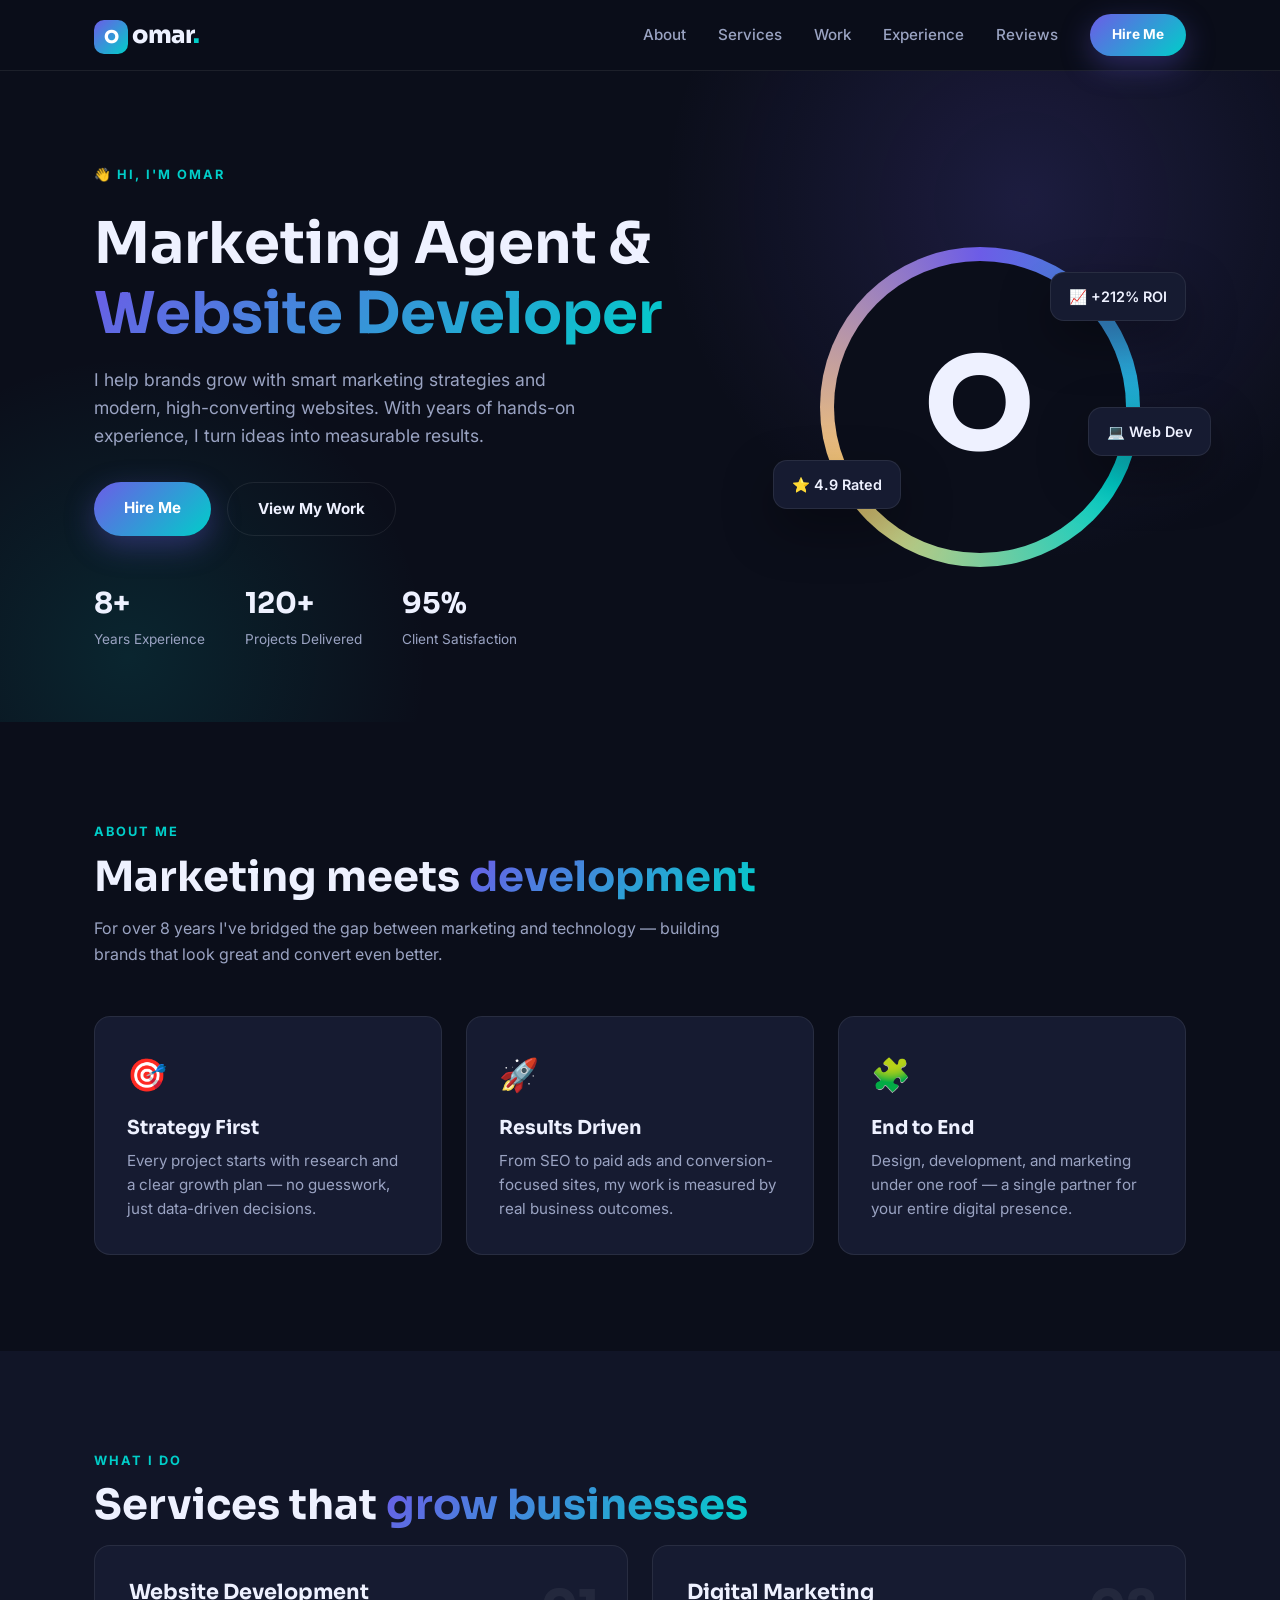
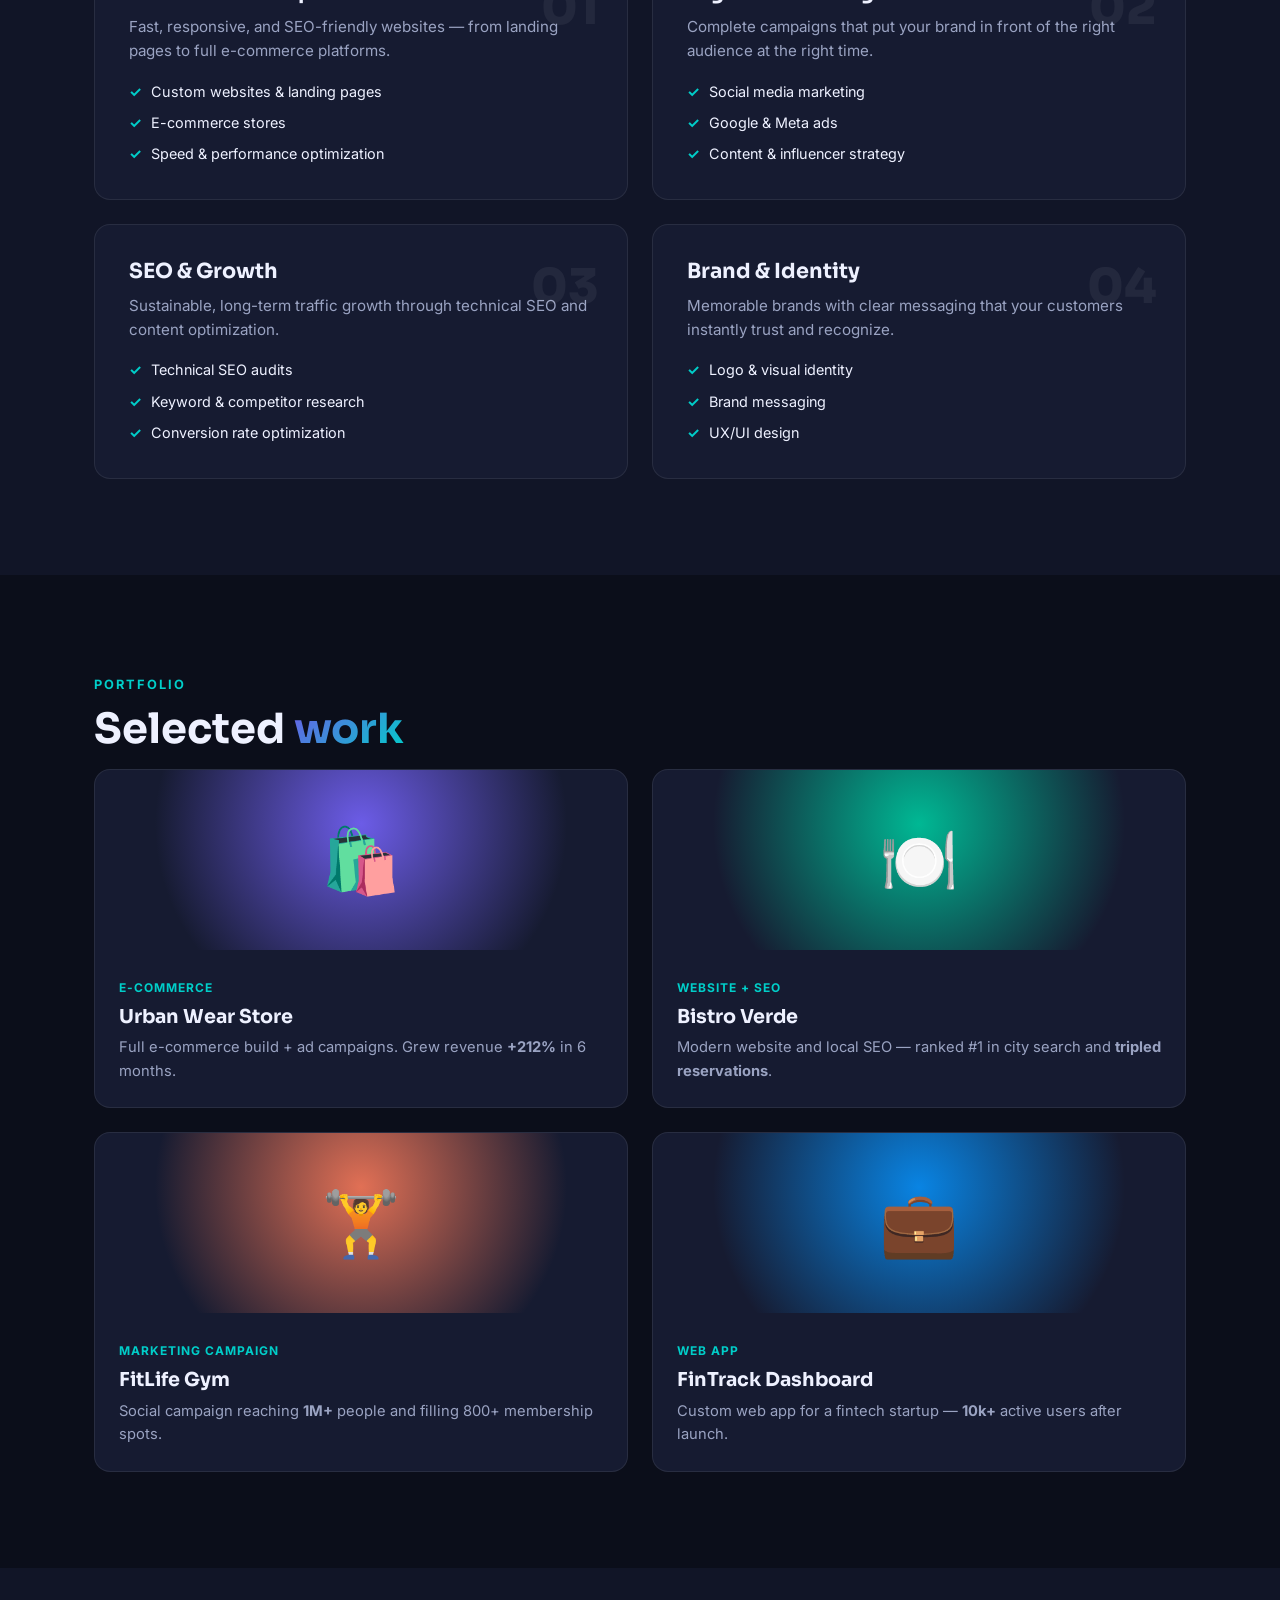
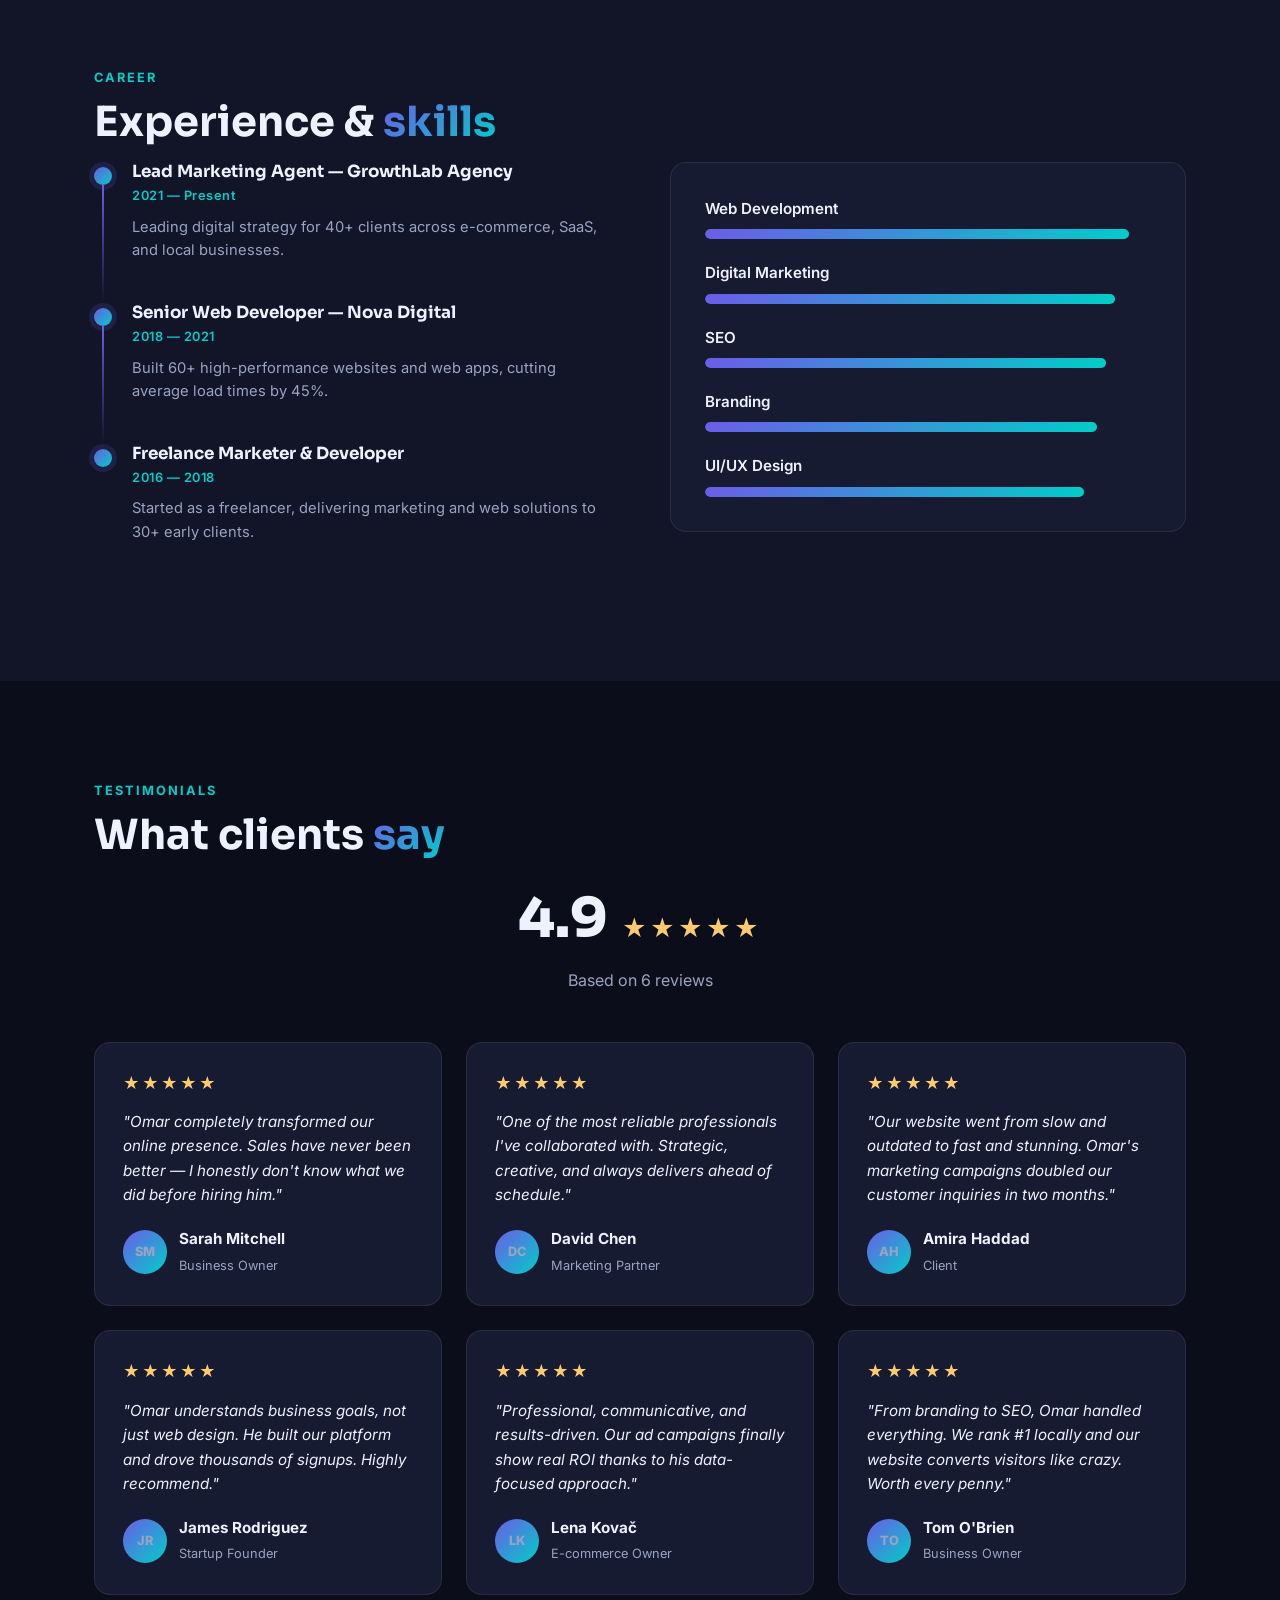
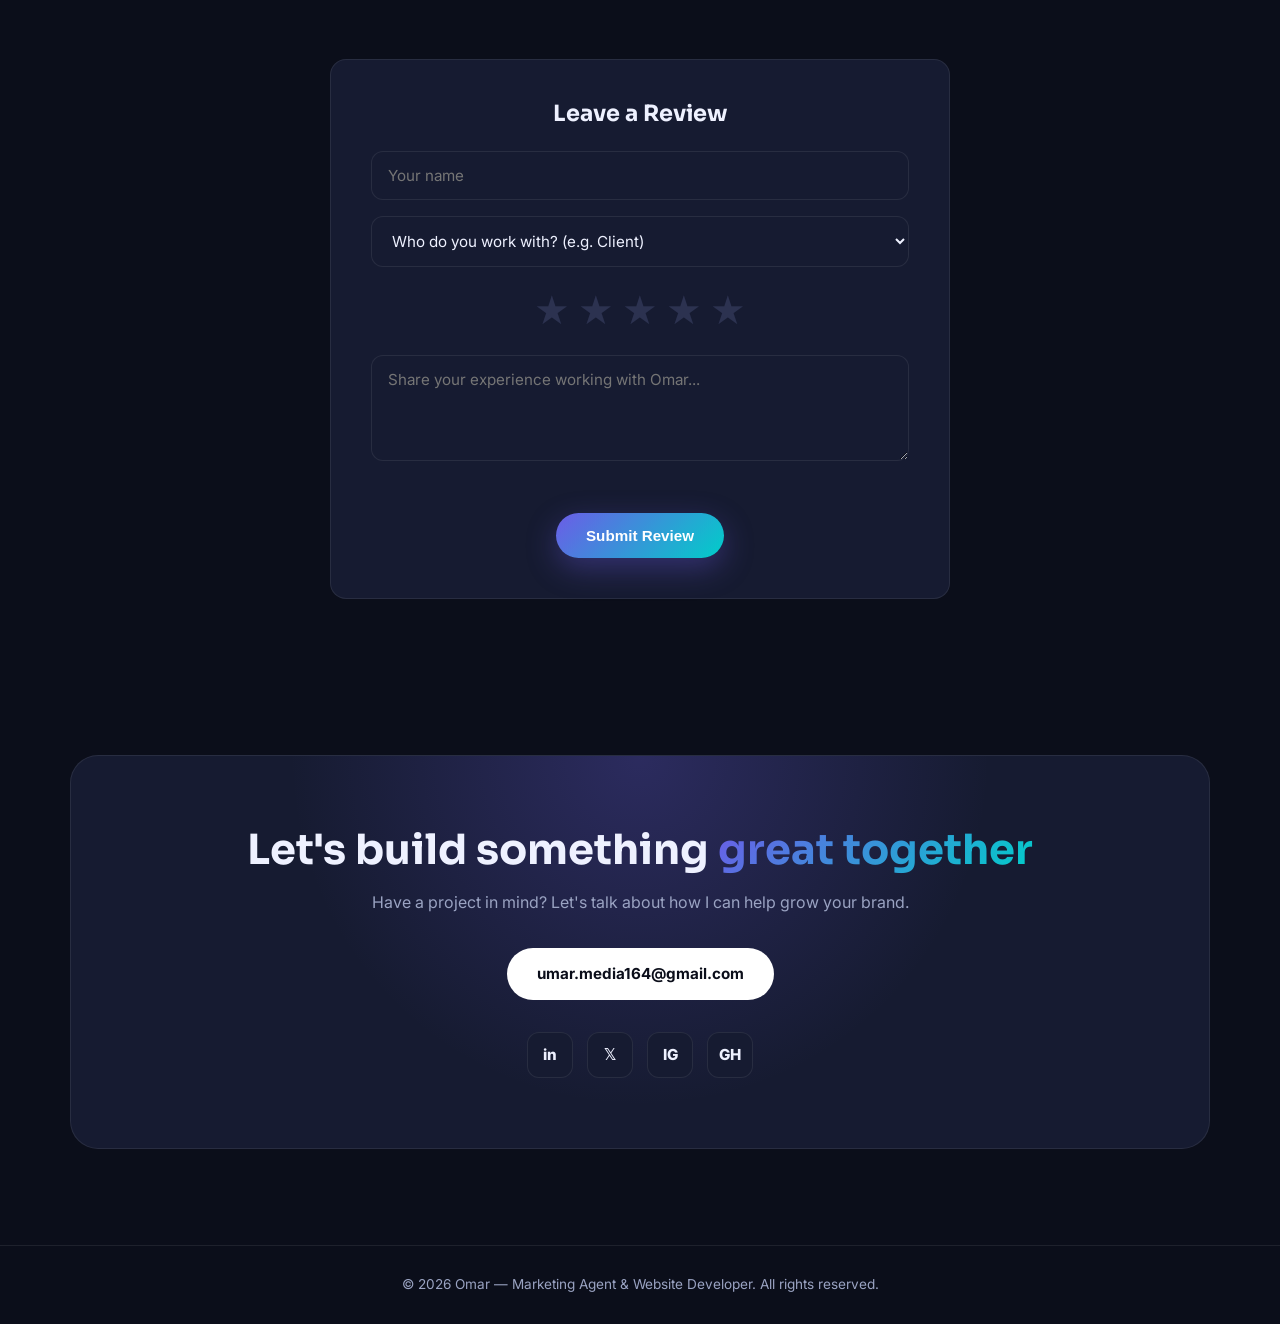
==== index.html @ 504abdeb "Add files via upload" ====
<!DOCTYPE html>
<html lang="en">
<head>
  <meta charset="UTF-8" />
  <meta name="viewport" content="width=device-width, initial-scale=1.0" />
  <meta name="description" content="Omar — Marketing Agent & Website Developer. Building high-performing brands and websites that grow your business." />
  <title>Omar | Marketing Agent & Website Developer</title>
  <link rel="preconnect" href="https://fonts.googleapis.com" />
  <link rel="preconnect" href="https://fonts.gstatic.com" crossorigin />
  <link href="https://fonts.googleapis.com/css2?family=Inter:wght@400;500;600;700;800;900&family=Sora:wght@600;700;800&display=swap" rel="stylesheet" />
  <link rel="stylesheet" href="styles.css" />
</head>
<body>
  <header class="site-header" id="top">
    <nav class="nav container">
      <a href="#top" class="brand"><span class="brand-dot">O</span>omar<span class="brand-accent">.</span></a>
      <button class="nav-toggle" id="navToggle" aria-label="Toggle navigation" aria-expanded="false">
        <span></span><span></span><span></span>
      </button>
      <ul class="nav-links" id="navLinks">
        <li><a href="#about">About</a></li>
        <li><a href="#services">Services</a></li>
        <li><a href="#work">Work</a></li>
        <li><a href="#experience">Experience</a></li>
        <li><a href="#reviews">Reviews</a></li>
        <li><a href="hire.html" class="btn btn-sm btn-primary">Hire Me</a></li>
      </ul>
    </nav>
  </header>

  <main>
    <!-- Hero -->
    <section class="hero" id="home">
      <div class="container hero-grid">
        <div class="hero-text">
          <p class="eyebrow">👋 Hi, I'm Omar</p>
          <h1>Marketing Agent & <span class="gradient">Website Developer</span></h1>
          <p class="hero-sub">
            I help brands grow with smart marketing strategies and modern, high-converting websites.
            With years of hands-on experience, I turn ideas into measurable results.
          </p>
          <div class="hero-actions">
            <a href="hire.html" class="btn btn-primary">Hire Me</a>
            <a href="#work" class="btn btn-ghost">View My Work</a>
          </div>
          <ul class="hero-stats">
            <li><strong>8+</strong><span>Years Experience</span></li>
            <li><strong>120+</strong><span>Projects Delivered</span></li>
            <li><strong>95%</strong><span>Client Satisfaction</span></li>
          </ul>
        </div>
        <div class="hero-visual">
          <div class="avatar-ring">
            <div class="avatar">O</div>
          </div>
          <div class="badge badge-1">📈 +212% ROI</div>
          <div class="badge badge-2">⭐ 4.9 Rated</div>
          <div class="badge badge-3">💻 Web Dev</div>
        </div>
      </div>
    </section>

    <!-- About -->
    <section class="section" id="about">
      <div class="container">
        <p class="eyebrow">About Me</p>
        <h2 class="section-title">Marketing meets <span class="gradient">development</span></h2>
        <p class="section-lead">
          For over 8 years I've bridged the gap between marketing and technology — building
          brands that look great and convert even better.
        </p>
        <div class="about-cards">
          <div class="card">
            <span class="card-icon">🎯</span>
            <h3>Strategy First</h3>
            <p>Every project starts with research and a clear growth plan — no guesswork, just data-driven decisions.</p>
          </div>
          <div class="card">
            <span class="card-icon">🚀</span>
            <h3>Results Driven</h3>
            <p>From SEO to paid ads and conversion-focused sites, my work is measured by real business outcomes.</p>
          </div>
          <div class="card">
            <span class="card-icon">🧩</span>
            <h3>End to End</h3>
            <p>Design, development, and marketing under one roof — a single partner for your entire digital presence.</p>
          </div>
        </div>
      </div>
    </section>

    <!-- Services -->
    <section class="section section-alt" id="services">
      <div class="container">
        <p class="eyebrow">What I Do</p>
        <h2 class="section-title">Services that <span class="gradient">grow businesses</span></h2>
        <div class="services-grid">
          <div class="service-card">
            <span class="service-num">01</span>
            <h3>Website Development</h3>
            <p>Fast, responsive, and SEO-friendly websites — from landing pages to full e-commerce platforms.</p>
            <ul>
              <li>Custom websites & landing pages</li>
              <li>E-commerce stores</li>
              <li>Speed & performance optimization</li>
            </ul>
          </div>
          <div class="service-card">
            <span class="service-num">02</span>
            <h3>Digital Marketing</h3>
            <p>Complete campaigns that put your brand in front of the right audience at the right time.</p>
            <ul>
              <li>Social media marketing</li>
              <li>Google & Meta ads</li>
              <li>Content & influencer strategy</li>
            </ul>
          </div>
          <div class="service-card">
            <span class="service-num">03</span>
            <h3>SEO & Growth</h3>
            <p>Sustainable, long-term traffic growth through technical SEO and content optimization.</p>
            <ul>
              <li>Technical SEO audits</li>
              <li>Keyword & competitor research</li>
              <li>Conversion rate optimization</li>
            </ul>
          </div>
          <div class="service-card">
            <span class="service-num">04</span>
            <h3>Brand & Identity</h3>
            <p>Memorable brands with clear messaging that your customers instantly trust and recognize.</p>
            <ul>
              <li>Logo & visual identity</li>
              <li>Brand messaging</li>
              <li>UX/UI design</li>
            </ul>
          </div>
        </div>
      </div>
    </section>

    <!-- Work -->
    <section class="section" id="work">
      <div class="container">
        <p class="eyebrow">Portfolio</p>
        <h2 class="section-title">Selected <span class="gradient">work</span></h2>
        <div class="work-grid">
          <article class="work-card">
            <div class="work-thumb" style="--accent:#6c5ce7">🛍️</div>
            <div class="work-info">
              <span class="work-tag">E-commerce</span>
              <h3>Urban Wear Store</h3>
              <p>Full e-commerce build + ad campaigns. Grew revenue <strong>+212%</strong> in 6 months.</p>
            </div>
          </article>
          <article class="work-card">
            <div class="work-thumb" style="--accent:#00b894">🍽️</div>
            <div class="work-info">
              <span class="work-tag">Website + SEO</span>
              <h3>Bistro Verde</h3>
              <p>Modern website and local SEO — ranked #1 in city search and <strong>tripled reservations</strong>.</p>
            </div>
          </article>
          <article class="work-card">
            <div class="work-thumb" style="--accent:#e17055">🏋️</div>
            <div class="work-info">
              <span class="work-tag">Marketing Campaign</span>
              <h3>FitLife Gym</h3>
              <p>Social campaign reaching <strong>1M+</strong> people and filling 800+ membership spots.</p>
            </div>
          </article>
          <article class="work-card">
            <div class="work-thumb" style="--accent:#0984e3">💼</div>
            <div class="work-info">
              <span class="work-tag">Web App</span>
              <h3>FinTrack Dashboard</h3>
              <p>Custom web app for a fintech startup — <strong>10k+</strong> active users after launch.</p>
            </div>
          </article>
        </div>
      </div>
    </section>

    <!-- Experience -->
    <section class="section section-alt" id="experience">
      <div class="container">
        <p class="eyebrow">Career</p>
        <h2 class="section-title">Experience & <span class="gradient">skills</span></h2>
        <div class="exp-grid">
          <div class="exp-list">
            <div class="exp-item">
              <div class="exp-dot"></div>
              <div>
                <h3>Lead Marketing Agent — GrowthLab Agency</h3>
                <span class="exp-period">2021 — Present</span>
                <p>Leading digital strategy for 40+ clients across e-commerce, SaaS, and local businesses.</p>
              </div>
            </div>
            <div class="exp-item">
              <div class="exp-dot"></div>
              <div>
                <h3>Senior Web Developer — Nova Digital</h3>
                <span class="exp-period">2018 — 2021</span>
                <p>Built 60+ high-performance websites and web apps, cutting average load times by 45%.</p>
              </div>
            </div>
            <div class="exp-item">
              <div class="exp-dot"></div>
              <div>
                <h3>Freelance Marketer & Developer</h3>
                <span class="exp-period">2016 — 2018</span>
                <p>Started as a freelancer, delivering marketing and web solutions to 30+ early clients.</p>
              </div>
            </div>
          </div>
          <div class="skills">
            <div class="skill"><span>Web Development</span><div class="bar"><i style="width:95%"></i></div></div>
            <div class="skill"><span>Digital Marketing</span><div class="bar"><i style="width:92%"></i></div></div>
            <div class="skill"><span>SEO</span><div class="bar"><i style="width:90%"></i></div></div>
            <div class="skill"><span>Branding</span><div class="bar"><i style="width:88%"></i></div></div>
            <div class="skill"><span>UI/UX Design</span><div class="bar"><i style="width:85%"></i></div></div>
          </div>
        </div>
      </div>
    </section>

    <!-- Reviews -->
    <section class="section" id="reviews">
      <div class="container">
        <p class="eyebrow">Testimonials</p>
        <h2 class="section-title">What clients <span class="gradient">say</span></h2>
        <div class="rating-summary">
          <div class="rating-big"><span class="rating-score" id="avgScore">4.9</span><span class="rating-stars" id="avgStars">★★★★★</span></div>
          <p id="ratingCount">Based on 0 reviews</p>
        </div>

        <div class="reviews-grid" id="reviewsGrid"></div>

        <div class="review-form-wrap">
          <h3>Leave a Review</h3>
          <form id="reviewForm" class="review-form" novalidate>
            <input type="text" id="rName" placeholder="Your name" required maxlength="60" />
            <select id="rRole" required>
              <option value="" disabled selected>Who do you work with? (e.g. Client)</option>
              <option>Client</option>
              <option>Business Owner</option>
              <option>Marketing Partner</option>
              <option>Collaborator</option>
              <option>Other</option>
            </select>
            <div class="star-input" id="starInput">
              <span class="star" data-value="1">★</span>
              <span class="star" data-value="2">★</span>
              <span class="star" data-value="3">★</span>
              <span class="star" data-value="4">★</span>
              <span class="star" data-value="5">★</span>
              <input type="hidden" id="rRating" value="0" required />
            </div>
            <textarea id="rMessage" placeholder="Share your experience working with Omar..." required maxlength="500" rows="4"></textarea>
            <p class="form-error" id="formError"></p>
            <button type="submit" class="btn btn-primary">Submit Review</button>
          </form>
        </div>
      </div>
    </section>

    <!-- Contact -->
    <section class="section section-cta" id="contact">
      <div class="container contact-box">
        <h2>Let's build something <span class="gradient">great together</span></h2>
        <p>Have a project in mind? Let's talk about how I can help grow your brand.</p>
        <a href="mailto:umar.media164@gmail.com" class="btn btn-light">umar.media164@gmail.com</a>
        <div class="contact-social">
          <a href="#" aria-label="LinkedIn">in</a>
          <a href="#" aria-label="Twitter / X">𝕏</a>
          <a href="#" aria-label="Instagram">IG</a>
          <a href="#" aria-label="GitHub">GH</a>
        </div>
      </div>
    </section>
  </main>

  <footer class="site-footer">
    <div class="container">
      <p>© <span id="year"></span> Omar — Marketing Agent & Website Developer. All rights reserved.</p>
    </div>
  </footer>

  <script src="script.js"></script>
</body>
</html>
---- styles.css ----
:root {
  --bg: #0b0e1a;
  --bg-alt: #111527;
  --bg-soft: #161b31;
  --card: #161b31;
  --text: #eef1ff;
  --muted: #9aa3c2;
  --primary: #6c5ce7;
  --primary-2: #00cec9;
  --accent: #fdcb6e;
  --border: rgba(255, 255, 255, 0.08);
  --radius: 16px;
  --shadow: 0 20px 50px rgba(0, 0, 0, 0.35);
  --gradient: linear-gradient(135deg, #6c5ce7, #00cec9);
}

* { margin: 0; padding: 0; box-sizing: border-box; }

html { scroll-behavior: smooth; }

body {
  font-family: 'Inter', system-ui, sans-serif;
  background: var(--bg);
  color: var(--text);
  line-height: 1.6;
  overflow-x: hidden;
}

h1, h2, h3 { font-family: 'Sora', 'Inter', sans-serif; line-height: 1.2; }

a { color: inherit; text-decoration: none; }
ul { list-style: none; }
img { max-width: 100%; }

.container { max-width: 1140px; margin: 0 auto; padding: 0 24px; }

.gradient { background: var(--gradient); -webkit-background-clip: text; background-clip: text; -webkit-text-fill-color: transparent; color: transparent; }

.eyebrow { display: inline-block; color: var(--primary-2); font-weight: 700; letter-spacing: 2px; text-transform: uppercase; font-size: 0.8rem; margin-bottom: 10px; }

.section { padding: 96px 0; }
.section-alt { background: var(--bg-alt); }
.section-title { font-size: clamp(1.8rem, 4vw, 2.6rem); margin-bottom: 14px; }
.section-lead { color: var(--muted); max-width: 640px; margin-bottom: 48px; }

/* Header */
.site-header {
  position: sticky; top: 0; z-index: 50;
  background: rgba(11, 14, 26, 0.8);
  backdrop-filter: blur(12px);
  border-bottom: 1px solid var(--border);
}
.nav { display: flex; align-items: center; justify-content: space-between; height: 70px; }
.brand { font-family: 'Sora', sans-serif; font-weight: 800; font-size: 1.5rem; letter-spacing: -0.5px; }
.brand-dot { display: inline-flex; align-items: center; justify-content: center; width: 34px; height: 34px; border-radius: 10px; background: var(--gradient); color: #fff; margin-right: 4px; font-size: 1.1rem; }
.brand-accent { color: var(--primary-2); }
.nav-links { display: flex; align-items: center; gap: 32px; }
.nav-links a:not(.btn) { color: var(--muted); font-weight: 500; font-size: 0.95rem; transition: color 0.2s; }
.nav-links a:not(.btn):hover { color: var(--text); }
.nav-toggle { display: none; background: none; border: 0; cursor: pointer; padding: 8px; }
.nav-toggle span { display: block; width: 24px; height: 2px; background: var(--text); margin: 5px 0; border-radius: 2px; transition: 0.3s; }

/* Buttons */
.btn { display: inline-block; padding: 14px 30px; border-radius: 50px; font-weight: 700; font-size: 0.95rem; cursor: pointer; border: 0; transition: transform 0.2s, box-shadow 0.2s, background 0.2s; }
.btn-primary { background: var(--gradient); color: #fff; box-shadow: 0 10px 30px rgba(108, 92, 231, 0.35); }
.btn-primary:hover { transform: translateY(-2px); box-shadow: 0 14px 34px rgba(108, 92, 231, 0.5); }
.btn-ghost { background: transparent; border: 1px solid var(--border); color: var(--text); }
.btn-ghost:hover { border-color: var(--primary); color: var(--primary-2); }
.btn-light { background: #fff; color: #0b0e1a; }
.btn-light:hover { transform: translateY(-2px); box-shadow: 0 12px 30px rgba(255, 255, 255, 0.2); }
.btn-sm { padding: 10px 22px; font-size: 0.85rem; }

/* Hero */
.hero { padding: 90px 0 70px; position: relative; overflow: hidden; }
.hero::before { content: ""; position: absolute; inset: 0; background: radial-gradient(600px circle at 80% 20%, rgba(108, 92, 231, 0.18), transparent 60%), radial-gradient(500px circle at 10% 90%, rgba(0, 206, 201, 0.12), transparent 60%); pointer-events: none; }
.hero-grid { display: grid; grid-template-columns: 1.2fr 0.8fr; gap: 60px; align-items: center; position: relative; }
.hero-text h1 { font-size: clamp(2.2rem, 5vw, 3.6rem); margin: 14px 0 18px; }
.hero-sub { color: var(--muted); font-size: 1.1rem; max-width: 520px; margin-bottom: 32px; }
.hero-actions { display: flex; gap: 16px; margin-bottom: 44px; flex-wrap: wrap; }
.hero-stats { display: flex; gap: 40px; }
.hero-stats strong { display: block; font-size: 1.8rem; font-family: 'Sora', sans-serif; }
.hero-stats span { color: var(--muted); font-size: 0.85rem; }

.hero-visual { position: relative; display: flex; align-items: center; justify-content: center; }
.avatar-ring { width: 320px; height: 320px; border-radius: 50%; padding: 14px; background: conic-gradient(from 0deg, #6c5ce7, #00cec9, #fdcb6e, #6c5ce7); animation: spin 12s linear infinite; }
.avatar { width: 100%; height: 100%; border-radius: 50%; background: var(--bg); display: flex; align-items: center; justify-content: center; font-size: 8rem; font-weight: 800; font-family: 'Sora', sans-serif; animation: spin 12s linear infinite reverse; }
@keyframes spin { to { transform: rotate(360deg); } }
.badge { position: absolute; background: var(--card); border: 1px solid var(--border); padding: 12px 18px; border-radius: 14px; font-weight: 600; font-size: 0.9rem; box-shadow: var(--shadow); animation: float 4s ease-in-out infinite; }
.badge-1 { top: 8%; right: 0; }
.badge-2 { bottom: 18%; left: 0; animation-delay: 1.2s; }
.badge-3 { top: 50%; right: -6%; animation-delay: 2s; }
@keyframes float { 0%, 100% { transform: translateY(0); } 50% { transform: translateY(-12px); } }

/* Cards */
.about-cards { display: grid; grid-template-columns: repeat(3, 1fr); gap: 24px; }
.card { background: var(--card); border: 1px solid var(--border); border-radius: var(--radius); padding: 32px; transition: transform 0.25s, border-color 0.25s; }
.card:hover { transform: translateY(-6px); border-color: var(--primary); }
.card-icon { font-size: 2rem; }
.card h3 { margin: 16px 0 10px; font-size: 1.2rem; }
.card p { color: var(--muted); font-size: 0.95rem; }

/* Services */
.services-grid { display: grid; grid-template-columns: repeat(2, 1fr); gap: 24px; }
.service-card { background: var(--card); border: 1px solid var(--border); border-radius: var(--radius); padding: 34px; position: relative; overflow: hidden; transition: transform 0.25s, border-color 0.25s; }
.service-card:hover { transform: translateY(-6px); border-color: var(--primary-2); }
.service-num { position: absolute; top: 24px; right: 28px; font-family: 'Sora', sans-serif; font-weight: 800; font-size: 3rem; color: rgba(255, 255, 255, 0.06); }
.service-card h3 { font-size: 1.3rem; margin-bottom: 10px; }
.service-card p { color: var(--muted); font-size: 0.95rem; margin-bottom: 16px; }
.service-card ul { display: grid; gap: 8px; }
.service-card li { color: var(--text); font-size: 0.9rem; padding-left: 22px; position: relative; }
.service-card li::before { content: "✓"; position: absolute; left: 0; color: var(--primary-2); font-weight: 700; }

/* Work */
.work-grid { display: grid; grid-template-columns: repeat(2, 1fr); gap: 24px; }
.work-card { background: var(--card); border: 1px solid var(--border); border-radius: var(--radius); overflow: hidden; transition: transform 0.25s, border-color 0.25s; }
.work-card:hover { transform: translateY(-6px); border-color: var(--primary); }
.work-thumb { height: 180px; display: flex; align-items: center; justify-content: center; font-size: 4rem; background: radial-gradient(circle at 50% 30%, var(--accent), transparent 70%); }
.work-info { padding: 24px; }
.work-tag { display: inline-block; font-size: 0.75rem; font-weight: 700; color: var(--primary-2); text-transform: uppercase; letter-spacing: 1px; margin-bottom: 8px; }
.work-info h3 { font-size: 1.2rem; margin-bottom: 8px; }
.work-info p { color: var(--muted); font-size: 0.92rem; }

/* Experience */
.exp-grid { display: grid; grid-template-columns: 1fr 1fr; gap: 60px; align-items: start; }
.exp-list { display: grid; gap: 0; position: relative; }
.exp-item { display: flex; gap: 20px; padding-bottom: 40px; position: relative; }
.exp-item:not(:last-child)::before { content: ""; position: absolute; left: 8px; top: 22px; bottom: 0; width: 2px; background: linear-gradient(var(--primary), transparent); }
.exp-dot { width: 18px; height: 18px; border-radius: 50%; background: var(--gradient); box-shadow: 0 0 0 5px rgba(108, 92, 231, 0.15); margin-top: 5px; flex-shrink: 0; }
.exp-item h3 { font-size: 1.05rem; }
.exp-period { color: var(--primary-2); font-size: 0.8rem; font-weight: 600; letter-spacing: 0.5px; }
.exp-item p { color: var(--muted); font-size: 0.92rem; margin-top: 8px; }

.skills { display: grid; gap: 22px; background: var(--card); border: 1px solid var(--border); border-radius: var(--radius); padding: 34px; }
.skill span { display: block; margin-bottom: 8px; font-weight: 600; font-size: 0.95rem; }
.bar { height: 10px; background: var(--bg-soft); border-radius: 20px; overflow: hidden; }
.bar i { display: block; height: 100%; border-radius: 20px; background: var(--gradient); animation: grow 1.4s ease-out; }
@keyframes grow { from { width: 0 !important; } }

/* Reviews */
.rating-summary { text-align: center; margin-bottom: 48px; }
.rating-big { display: flex; align-items: baseline; justify-content: center; gap: 14px; }
.rating-score { font-family: 'Sora', sans-serif; font-size: 3.4rem; font-weight: 800; }
.rating-stars { color: var(--accent); font-size: 1.5rem; letter-spacing: 3px; }
.rating-summary p { color: var(--muted); margin-top: 6px; }

.reviews-grid { display: grid; grid-template-columns: repeat(3, 1fr); gap: 24px; margin-bottom: 64px; }
.review-card { background: var(--card); border: 1px solid var(--border); border-radius: var(--radius); padding: 28px; transition: transform 0.25s, border-color 0.25s; }
.review-card:hover { transform: translateY(-4px); border-color: var(--primary); }
.review-stars { color: var(--accent); letter-spacing: 2px; margin-bottom: 14px; }
.review-text { color: var(--text); font-size: 0.95rem; margin-bottom: 20px; font-style: italic; }
.review-author { display: flex; align-items: center; gap: 12px; }
.review-avatar { width: 44px; height: 44px; border-radius: 50%; background: var(--gradient); display: flex; align-items: center; justify-content: center; font-weight: 800; color: #fff; flex-shrink: 0; }
.review-author strong { display: block; font-size: 0.95rem; }
.review-author span { color: var(--muted); font-size: 0.8rem; }

.review-form-wrap { max-width: 620px; margin: 0 auto; background: var(--card); border: 1px solid var(--border); border-radius: var(--radius); padding: 40px; }
.review-form-wrap h3 { font-size: 1.4rem; margin-bottom: 24px; text-align: center; }
.review-form { display: grid; gap: 16px; }
.review-form input, .review-form select, .review-form textarea {
  width: 100%; background: var(--bg-soft); border: 1px solid var(--border); border-radius: 12px;
  color: var(--text); padding: 14px 16px; font-family: inherit; font-size: 0.95rem; transition: border-color 0.2s;
}
.review-form input:focus, .review-form select:focus, .review-form textarea:focus { outline: none; border-color: var(--primary); }
.review-form select option { background: var(--bg-soft); }
.star-input { display: flex; gap: 8px; justify-content: center; font-size: 2.2rem; cursor: pointer; user-select: none; }
.star-input .star { color: #2c3250; transition: color 0.15s, transform 0.15s; }
.star-input .star:hover, .star-input .star.active { color: var(--accent); transform: scale(1.1); }
.form-error { color: #ff6b6b; font-size: 0.85rem; min-height: 20px; text-align: center; }
.review-form .btn { justify-self: center; }

/* Contact */
.section-cta { padding: 60px 0 96px; }
.contact-box { text-align: center; background: var(--card); border: 1px solid var(--border); border-radius: 28px; padding: 70px 40px; position: relative; overflow: hidden; }
.contact-box::before { content: ""; position: absolute; inset: 0; background: radial-gradient(500px circle at 50% 0%, rgba(108, 92, 231, 0.25), transparent 70%); pointer-events: none; }
.contact-box h2 { font-size: clamp(1.8rem, 4vw, 2.6rem); margin-bottom: 14px; position: relative; }
.contact-box p { color: var(--muted); margin-bottom: 32px; position: relative; }
.contact-box .btn { position: relative; }
.contact-social { display: flex; justify-content: center; gap: 14px; margin-top: 32px; position: relative; }
.contact-social a { width: 46px; height: 46px; border-radius: 12px; background: var(--bg-soft); border: 1px solid var(--border); display: flex; align-items: center; justify-content: center; font-weight: 800; font-size: 0.95rem; transition: 0.2s; }
.contact-social a:hover { background: var(--primary); border-color: var(--primary); transform: translateY(-3px); }

/* Hire Page */
.hire-page { padding: 90px 0 96px; position: relative; overflow: hidden; }
.hire-page::before { content: ""; position: absolute; inset: 0; background: radial-gradient(600px circle at 80% 0%, rgba(108, 92, 231, 0.16), transparent 60%), radial-gradient(500px circle at 10% 100%, rgba(0, 206, 201, 0.1), transparent 60%); pointer-events: none; }
.hire-wrap { max-width: 720px; position: relative; }
.hire-wrap > h1 { font-size: clamp(2rem, 5vw, 3rem); margin-bottom: 14px; }
.hire-wrap > .section-lead { margin-bottom: 40px; }
.hire-form { background: var(--card); border: 1px solid var(--border); border-radius: var(--radius); padding: 40px; }
.form-row { display: grid; grid-template-columns: 1fr 1fr; gap: 16px; }
.form-field { display: grid; gap: 8px; }
.form-field label { font-size: 0.85rem; font-weight: 600; color: var(--text); }
.form-note { text-align: center; color: var(--muted); font-size: 0.8rem; }
.form-note strong, .hire-success strong, .hire-wrap strong { color: var(--primary-2); }
.hire-success { text-align: center; background: var(--card); border: 1px solid var(--border); border-radius: var(--radius); padding: 60px 40px; }
.hire-success-icon { display: inline-flex; align-items: center; justify-content: center; width: 72px; height: 72px; border-radius: 50%; background: var(--gradient); color: #fff; font-size: 2rem; font-weight: 800; margin-bottom: 20px; }
.hire-success h2 { font-size: 1.8rem; margin-bottom: 12px; }
.hire-success p { color: var(--muted); margin-bottom: 28px; }
.hire-success[hidden] { display: none; }

/* Footer */
.site-footer { border-top: 1px solid var(--border); padding: 28px 0; text-align: center; color: var(--muted); font-size: 0.85rem; }

/* Responsive */
@media (max-width: 960px) {
  .hero-grid { grid-template-columns: 1fr; gap: 40px; text-align: center; }
  .hero-sub { margin: 0 auto 32px; }
  .hero-actions, .hero-stats { justify-content: center; }
  .hero-visual { order: -1; }
  .avatar-ring { width: 220px; height: 220px; }
  .avatar { font-size: 5.5rem; }
  .about-cards, .services-grid, .work-grid, .reviews-grid { grid-template-columns: 1fr; }
  .exp-grid { grid-template-columns: 1fr; gap: 40px; }
}

@media (max-width: 720px) {
  .form-row { grid-template-columns: 1fr; }
  .nav-toggle { display: block; }
  .nav-links { position: fixed; top: 70px; right: 0; width: min(320px, 80vw); height: 100vh; background: var(--bg-alt); flex-direction: column; align-items: flex-start; padding: 40px 32px; gap: 24px; transform: translateX(100%); transition: transform 0.3s; border-left: 1px solid var(--border); }
  .nav-links.open { transform: translateX(0); }
  .section { padding: 72px 0; }
  .hero-stats { gap: 24px; flex-wrap: wrap; }
  .badge-1 { top: 0; right: 0; }
  .badge-2 { left: 0; }
  .badge-3 { right: 0; top: 46%; }
}
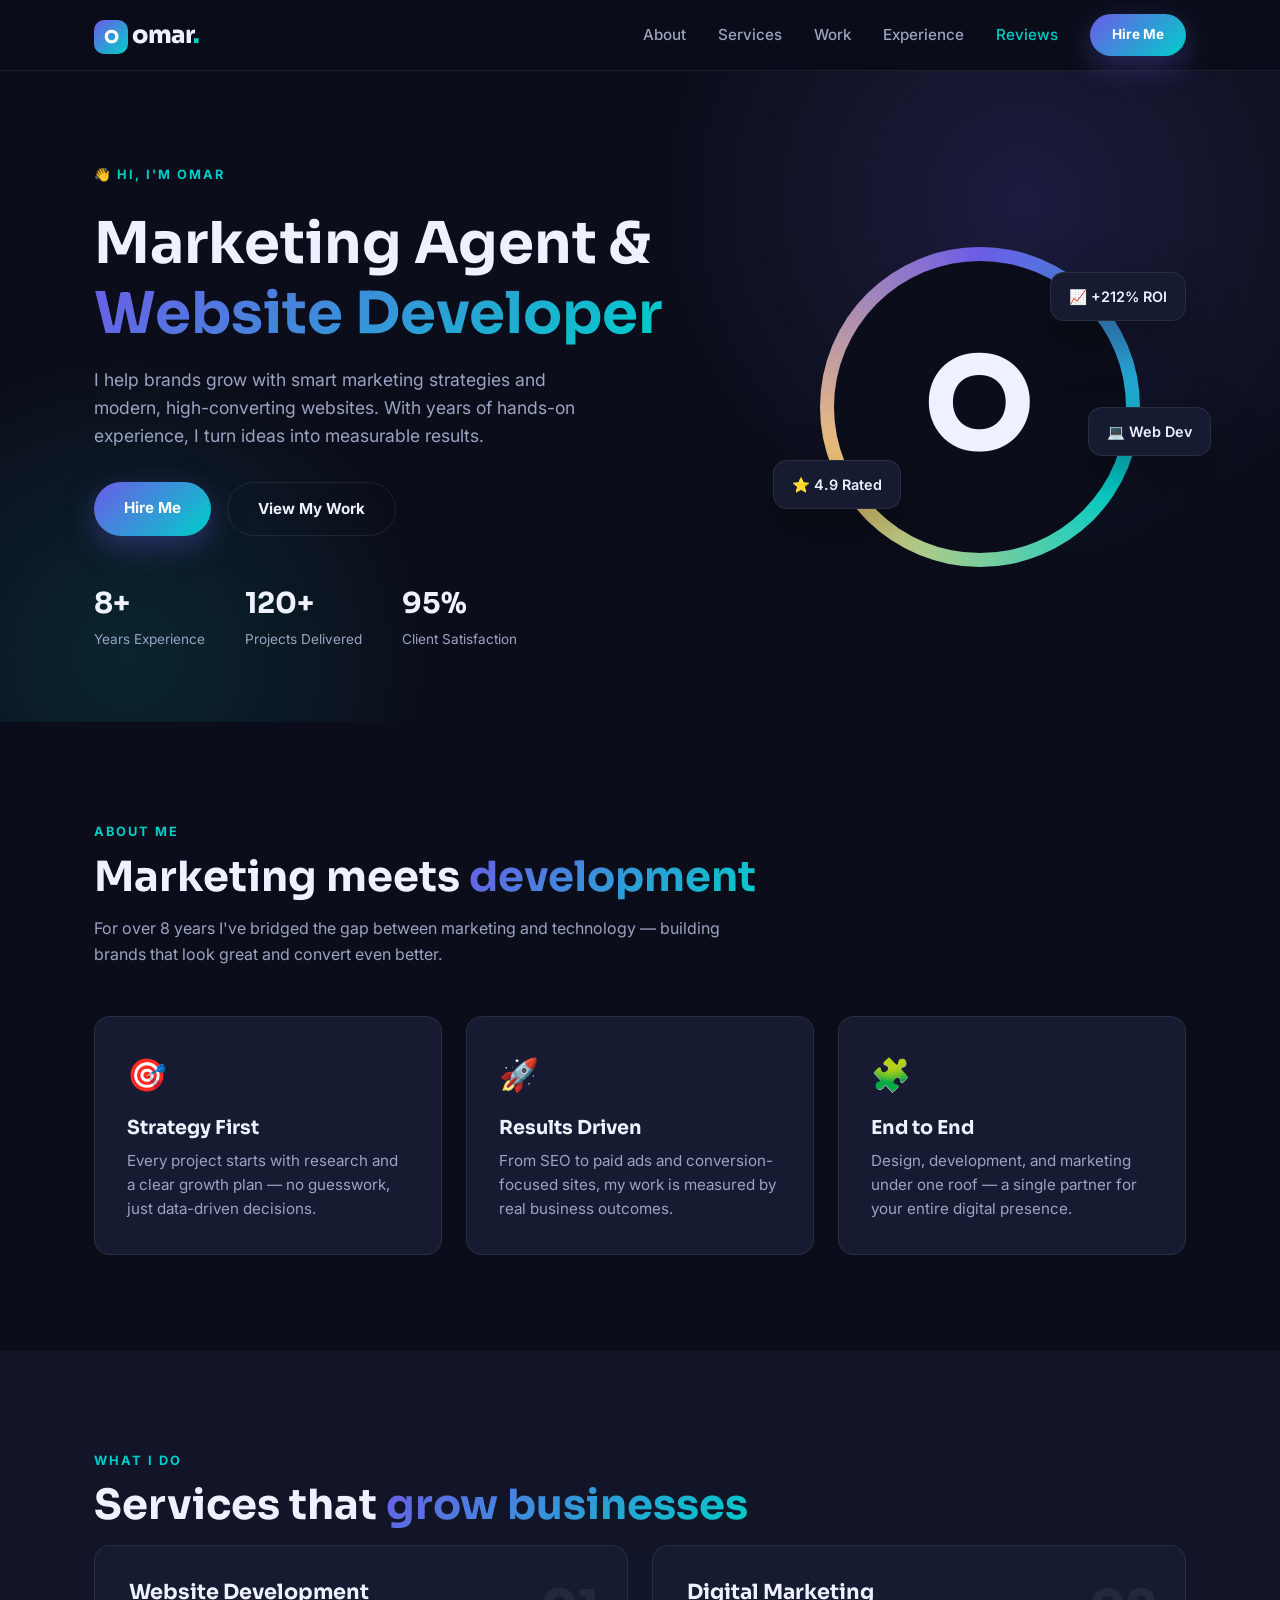
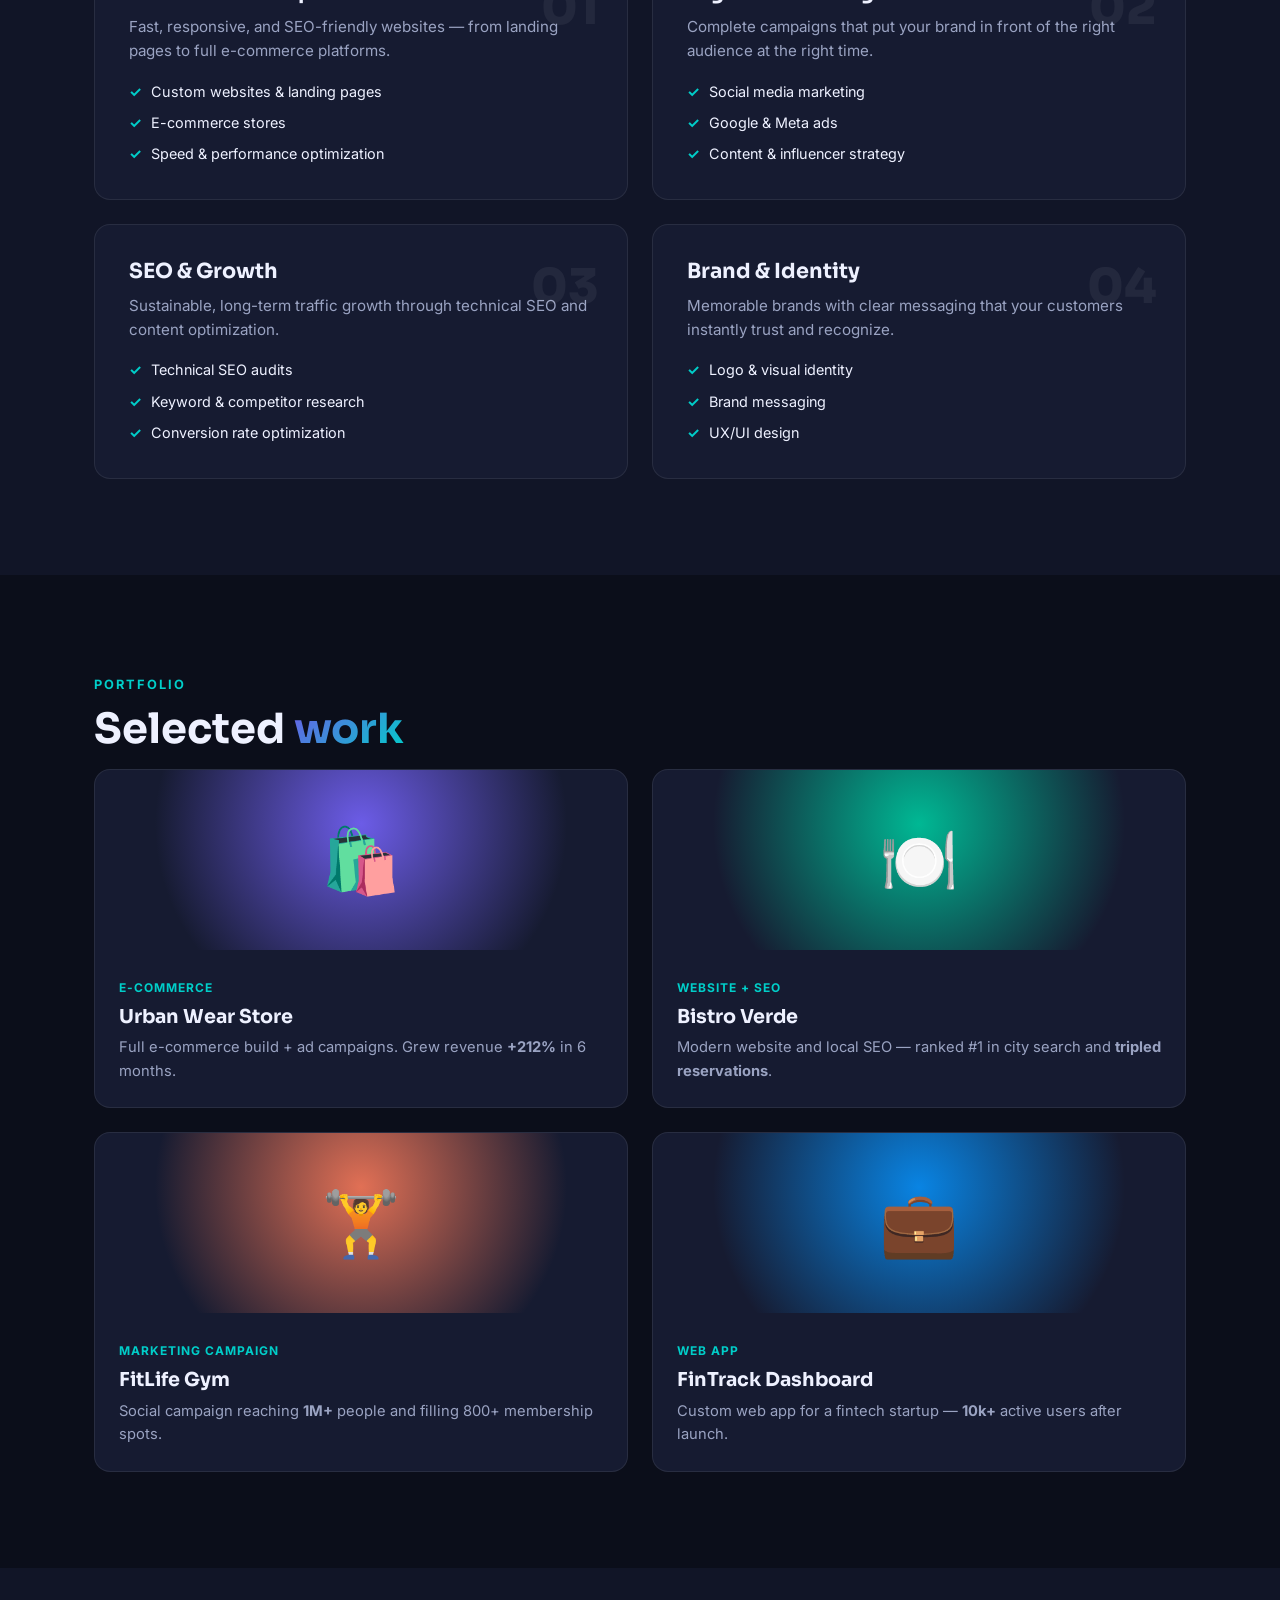
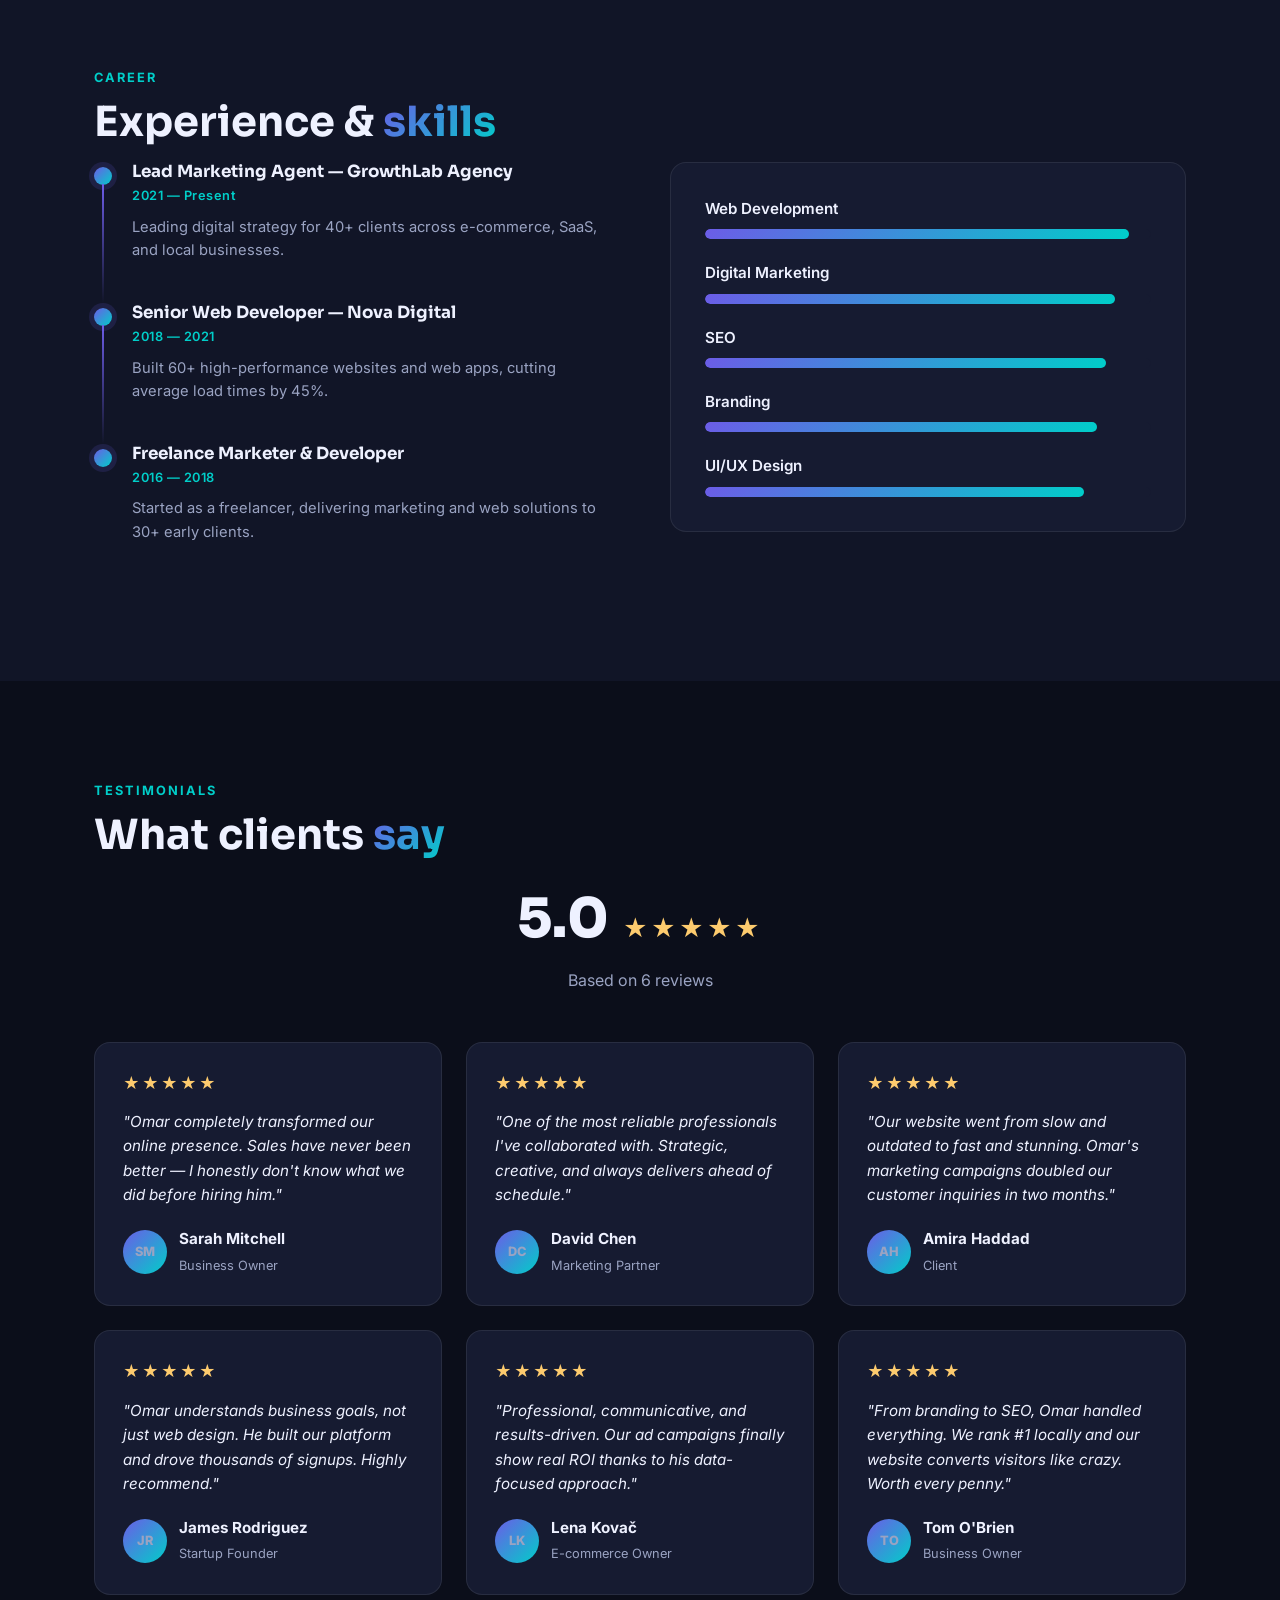
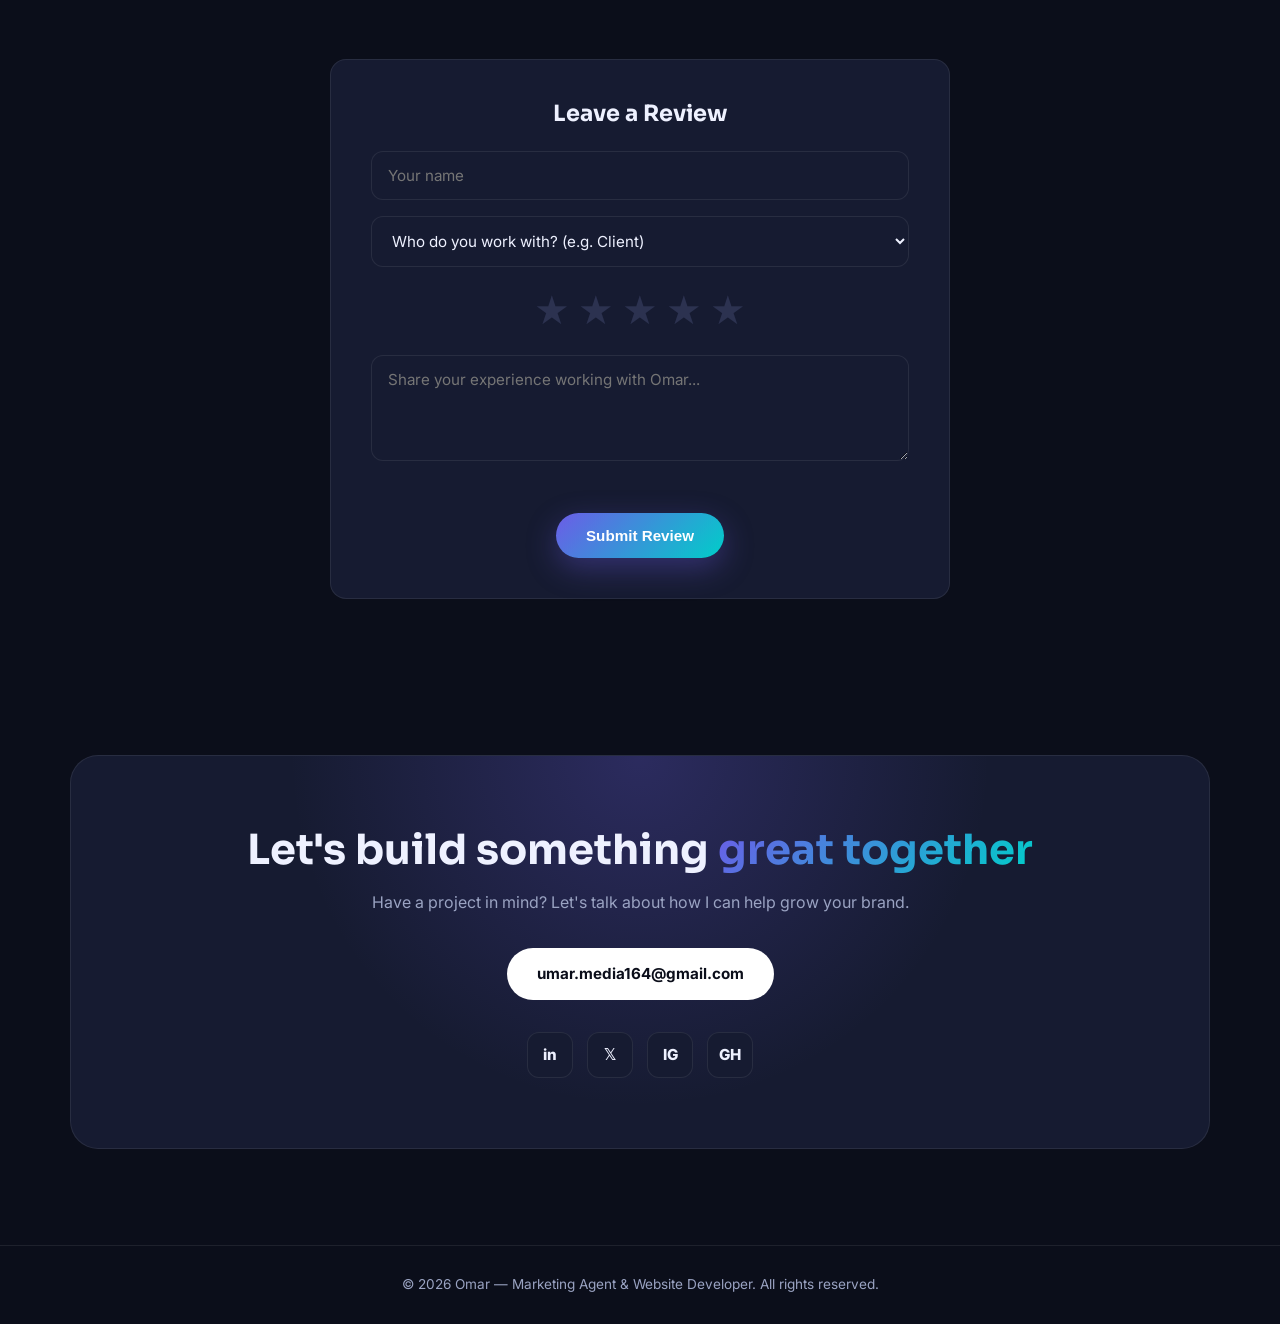
==== commit cefc043c: "Add files via upload" ====
--- a/index.html
+++ b/index.html
@@ -3,12 +3,69 @@
 <head>
   <meta charset="UTF-8" />
   <meta name="viewport" content="width=device-width, initial-scale=1.0" />
-  <meta name="description" content="Omar — Marketing Agent & Website Developer. Building high-performing brands and websites that grow your business." />
-  <title>Omar | Marketing Agent & Website Developer</title>
+  <title>Omar — Marketing Agent & Website Developer | SEO, Web Design & Growth</title>
+  <meta name="description" content="Omar is an experienced marketing agent and website developer helping businesses grow with high-converting websites, digital marketing, SEO and branding. 8+ years, 120+ projects, 4.9/5 rated." />
+  <meta name="keywords" content="marketing agent, website developer, digital marketing, SEO, web design, branding, e-commerce, landing pages, freelancer" />
+  <meta name="author" content="Omar" />
+  <meta name="robots" content="index, follow" />
+  <meta name="theme-color" content="#0b0e1a" />
+  <link rel="canonical" href="https://omarmarketing.dev/" />
+
+  <!-- Open Graph -->
+  <meta property="og:type" content="website" />
+  <meta property="og:url" content="https://omarmarketing.dev/" />
+  <meta property="og:site_name" content="Omar — Marketing Agent & Website Developer" />
+  <meta property="og:title" content="Omar — Marketing Agent & Website Developer" />
+  <meta property="og:description" content="High-converting websites, digital marketing, SEO and branding. 8+ years of experience, 120+ projects delivered, 95% client satisfaction." />
+  <meta property="og:image" content="https://omarmarketing.dev/favicon.svg" />
+  <meta property="og:locale" content="en_US" />
+
+  <!-- Twitter -->
+  <meta name="twitter:card" content="summary" />
+  <meta name="twitter:title" content="Omar — Marketing Agent & Website Developer" />
+  <meta name="twitter:description" content="High-converting websites, digital marketing, SEO and branding. 8+ years, 120+ projects, 95% satisfaction." />
+  <meta name="twitter:image" content="https://omarmarketing.dev/favicon.svg" />
+
+  <link rel="icon" type="image/svg+xml" href="favicon.svg" />
   <link rel="preconnect" href="https://fonts.googleapis.com" />
   <link rel="preconnect" href="https://fonts.gstatic.com" crossorigin />
   <link href="https://fonts.googleapis.com/css2?family=Inter:wght@400;500;600;700;800;900&family=Sora:wght@600;700;800&display=swap" rel="stylesheet" />
   <link rel="stylesheet" href="styles.css" />
+
+  <!-- Structured data -->
+  <script type="application/ld+json">
+  {
+    "@context": "https://schema.org",
+    "@type": "Person",
+    "name": "Omar",
+    "url": "https://omarmarketing.dev/",
+    "image": "https://omarmarketing.dev/favicon.svg",
+    "jobTitle": "Marketing Agent & Website Developer",
+    "description": "Marketing agent and website developer with 8+ years of experience in digital marketing, web development, SEO and branding.",
+    "email": "mailto:umar.media164@gmail.com",
+    "knowsAbout": ["Digital Marketing", "Web Development", "SEO", "Branding", "UI/UX Design", "E-commerce"],
+    "sameAs": []
+  }
+  </script>
+  <script type="application/ld+json">
+  {
+    "@context": "https://schema.org",
+    "@type": "ProfessionalService",
+    "name": "Omar — Marketing Agent & Website Developer",
+    "url": "https://omarmarketing.dev/",
+    "image": "https://omarmarketing.dev/favicon.svg",
+    "email": "mailto:umar.media164@gmail.com",
+    "priceRange": "$$",
+    "description": "Web development, digital marketing, SEO and branding services.",
+    "aggregateRating": {
+      "@type": "AggregateRating",
+      "ratingValue": "4.9",
+      "reviewCount": "120",
+      "bestRating": "5"
+    },
+    "areaServed": "Worldwide"
+  }
+  </script>
 </head>
 <body>
   <header class="site-header" id="top">
@@ -32,7 +89,7 @@
     <!-- Hero -->
     <section class="hero" id="home">
       <div class="container hero-grid">
-        <div class="hero-text">
+        <div class="hero-text" data-reveal>
           <p class="eyebrow">👋 Hi, I'm Omar</p>
           <h1>Marketing Agent & <span class="gradient">Website Developer</span></h1>
           <p class="hero-sub">
@@ -49,7 +106,7 @@
             <li><strong>95%</strong><span>Client Satisfaction</span></li>
           </ul>
         </div>
-        <div class="hero-visual">
+        <div class="hero-visual" data-reveal>
           <div class="avatar-ring">
             <div class="avatar">O</div>
           </div>
@@ -70,17 +127,17 @@
           brands that look great and convert even better.
         </p>
         <div class="about-cards">
-          <div class="card">
+          <div class="card" data-reveal>
             <span class="card-icon">🎯</span>
             <h3>Strategy First</h3>
             <p>Every project starts with research and a clear growth plan — no guesswork, just data-driven decisions.</p>
           </div>
-          <div class="card">
+          <div class="card" data-reveal>
             <span class="card-icon">🚀</span>
             <h3>Results Driven</h3>
             <p>From SEO to paid ads and conversion-focused sites, my work is measured by real business outcomes.</p>
           </div>
-          <div class="card">
+          <div class="card" data-reveal>
             <span class="card-icon">🧩</span>
             <h3>End to End</h3>
             <p>Design, development, and marketing under one roof — a single partner for your entire digital presence.</p>
@@ -95,7 +152,7 @@
         <p class="eyebrow">What I Do</p>
         <h2 class="section-title">Services that <span class="gradient">grow businesses</span></h2>
         <div class="services-grid">
-          <div class="service-card">
+          <div class="service-card" data-reveal>
             <span class="service-num">01</span>
             <h3>Website Development</h3>
             <p>Fast, responsive, and SEO-friendly websites — from landing pages to full e-commerce platforms.</p>
@@ -105,7 +162,7 @@
               <li>Speed & performance optimization</li>
             </ul>
           </div>
-          <div class="service-card">
+          <div class="service-card" data-reveal>
             <span class="service-num">02</span>
             <h3>Digital Marketing</h3>
             <p>Complete campaigns that put your brand in front of the right audience at the right time.</p>
@@ -115,7 +172,7 @@
               <li>Content & influencer strategy</li>
             </ul>
           </div>
-          <div class="service-card">
+          <div class="service-card" data-reveal>
             <span class="service-num">03</span>
             <h3>SEO & Growth</h3>
             <p>Sustainable, long-term traffic growth through technical SEO and content optimization.</p>
@@ -125,7 +182,7 @@
               <li>Conversion rate optimization</li>
             </ul>
           </div>
-          <div class="service-card">
+          <div class="service-card" data-reveal>
             <span class="service-num">04</span>
             <h3>Brand & Identity</h3>
             <p>Memorable brands with clear messaging that your customers instantly trust and recognize.</p>
@@ -145,7 +202,7 @@
         <p class="eyebrow">Portfolio</p>
         <h2 class="section-title">Selected <span class="gradient">work</span></h2>
         <div class="work-grid">
-          <article class="work-card">
+          <article class="work-card" data-reveal>
             <div class="work-thumb" style="--accent:#6c5ce7">🛍️</div>
             <div class="work-info">
               <span class="work-tag">E-commerce</span>
@@ -153,7 +210,7 @@
               <p>Full e-commerce build + ad campaigns. Grew revenue <strong>+212%</strong> in 6 months.</p>
             </div>
           </article>
-          <article class="work-card">
+          <article class="work-card" data-reveal>
             <div class="work-thumb" style="--accent:#00b894">🍽️</div>
             <div class="work-info">
               <span class="work-tag">Website + SEO</span>
@@ -161,7 +218,7 @@
               <p>Modern website and local SEO — ranked #1 in city search and <strong>tripled reservations</strong>.</p>
             </div>
           </article>
-          <article class="work-card">
+          <article class="work-card" data-reveal>
             <div class="work-thumb" style="--accent:#e17055">🏋️</div>
             <div class="work-info">
               <span class="work-tag">Marketing Campaign</span>
@@ -169,7 +226,7 @@
               <p>Social campaign reaching <strong>1M+</strong> people and filling 800+ membership spots.</p>
             </div>
           </article>
-          <article class="work-card">
+          <article class="work-card" data-reveal>
             <div class="work-thumb" style="--accent:#0984e3">💼</div>
             <div class="work-info">
               <span class="work-tag">Web App</span>
@@ -187,7 +244,7 @@
         <p class="eyebrow">Career</p>
         <h2 class="section-title">Experience & <span class="gradient">skills</span></h2>
         <div class="exp-grid">
-          <div class="exp-list">
+          <div class="exp-list" data-reveal>
             <div class="exp-item">
               <div class="exp-dot"></div>
               <div>
@@ -213,7 +270,7 @@
               </div>
             </div>
           </div>
-          <div class="skills">
+          <div class="skills" data-reveal>
             <div class="skill"><span>Web Development</span><div class="bar"><i style="width:95%"></i></div></div>
             <div class="skill"><span>Digital Marketing</span><div class="bar"><i style="width:92%"></i></div></div>
             <div class="skill"><span>SEO</span><div class="bar"><i style="width:90%"></i></div></div>
@@ -234,9 +291,9 @@
           <p id="ratingCount">Based on 0 reviews</p>
         </div>
 
-        <div class="reviews-grid" id="reviewsGrid"></div>
-
-        <div class="review-form-wrap">
+        <div class="reviews-grid" id="reviewsGrid" data-reveal></div>
+
+        <div class="review-form-wrap" data-reveal>
           <h3>Leave a Review</h3>
           <form id="reviewForm" class="review-form" novalidate>
             <input type="text" id="rName" placeholder="Your name" required maxlength="60" />
@@ -266,7 +323,7 @@
 
     <!-- Contact -->
     <section class="section section-cta" id="contact">
-      <div class="container contact-box">
+      <div class="container contact-box" data-reveal>
         <h2>Let's build something <span class="gradient">great together</span></h2>
         <p>Have a project in mind? Let's talk about how I can help grow your brand.</p>
         <a href="mailto:umar.media164@gmail.com" class="btn btn-light">umar.media164@gmail.com</a>
@@ -286,6 +343,9 @@
     </div>
   </footer>
 
+  <button class="back-to-top" id="backToTop" aria-label="Back to top">↑</button>
+
+  <script src="config.js"></script>
   <script src="script.js"></script>
 </body>
 </html>
--- a/styles.css
+++ b/styles.css
@@ -197,6 +197,33 @@
 .hire-success p { color: var(--muted); margin-bottom: 28px; }
 .hire-success[hidden] { display: none; }
 
+/* Reveal animations */
+[data-reveal] { opacity: 0; transform: translateY(26px); transition: opacity 0.7s ease, transform 0.7s ease; }
+[data-reveal].revealed { opacity: 1; transform: none; }
+
+/* Active nav link */
+.nav-links a:not(.btn).active { color: var(--primary-2); }
+
+/* Back to top */
+.back-to-top {
+  position: fixed; bottom: 28px; right: 28px; width: 48px; height: 48px;
+  border-radius: 50%; background: var(--gradient); color: #fff; border: 0;
+  font-size: 1.2rem; cursor: pointer; z-index: 40; box-shadow: var(--shadow);
+  opacity: 0; visibility: hidden; transform: translateY(12px); transition: opacity 0.3s, transform 0.3s, visibility 0.3s;
+}
+.back-to-top.visible { opacity: 1; visibility: visible; transform: none; }
+.back-to-top:hover { transform: translateY(-3px); }
+
+/* Text selection */
+::selection { background: rgba(108, 92, 231, 0.55); color: #fff; }
+
+/* Reduced motion */
+@media (prefers-reduced-motion: reduce) {
+  * { animation-duration: 0.001s !important; animation-iteration-count: 1 !important; transition-duration: 0.001s !important; }
+  html { scroll-behavior: auto; }
+  [data-reveal] { opacity: 1; transform: none; }
+}
+
 /* Footer */
 .site-footer { border-top: 1px solid var(--border); padding: 28px 0; text-align: center; color: var(--muted); font-size: 0.85rem; }
 
@@ -213,6 +240,7 @@
 }
 
 @media (max-width: 720px) {
+  .back-to-top { bottom: 18px; right: 18px; width: 44px; height: 44px; }
   .form-row { grid-template-columns: 1fr; }
   .nav-toggle { display: block; }
   .nav-links { position: fixed; top: 70px; right: 0; width: min(320px, 80vw); height: 100vh; background: var(--bg-alt); flex-direction: column; align-items: flex-start; padding: 40px 32px; gap: 24px; transform: translateX(100%); transition: transform 0.3s; border-left: 1px solid var(--border); }
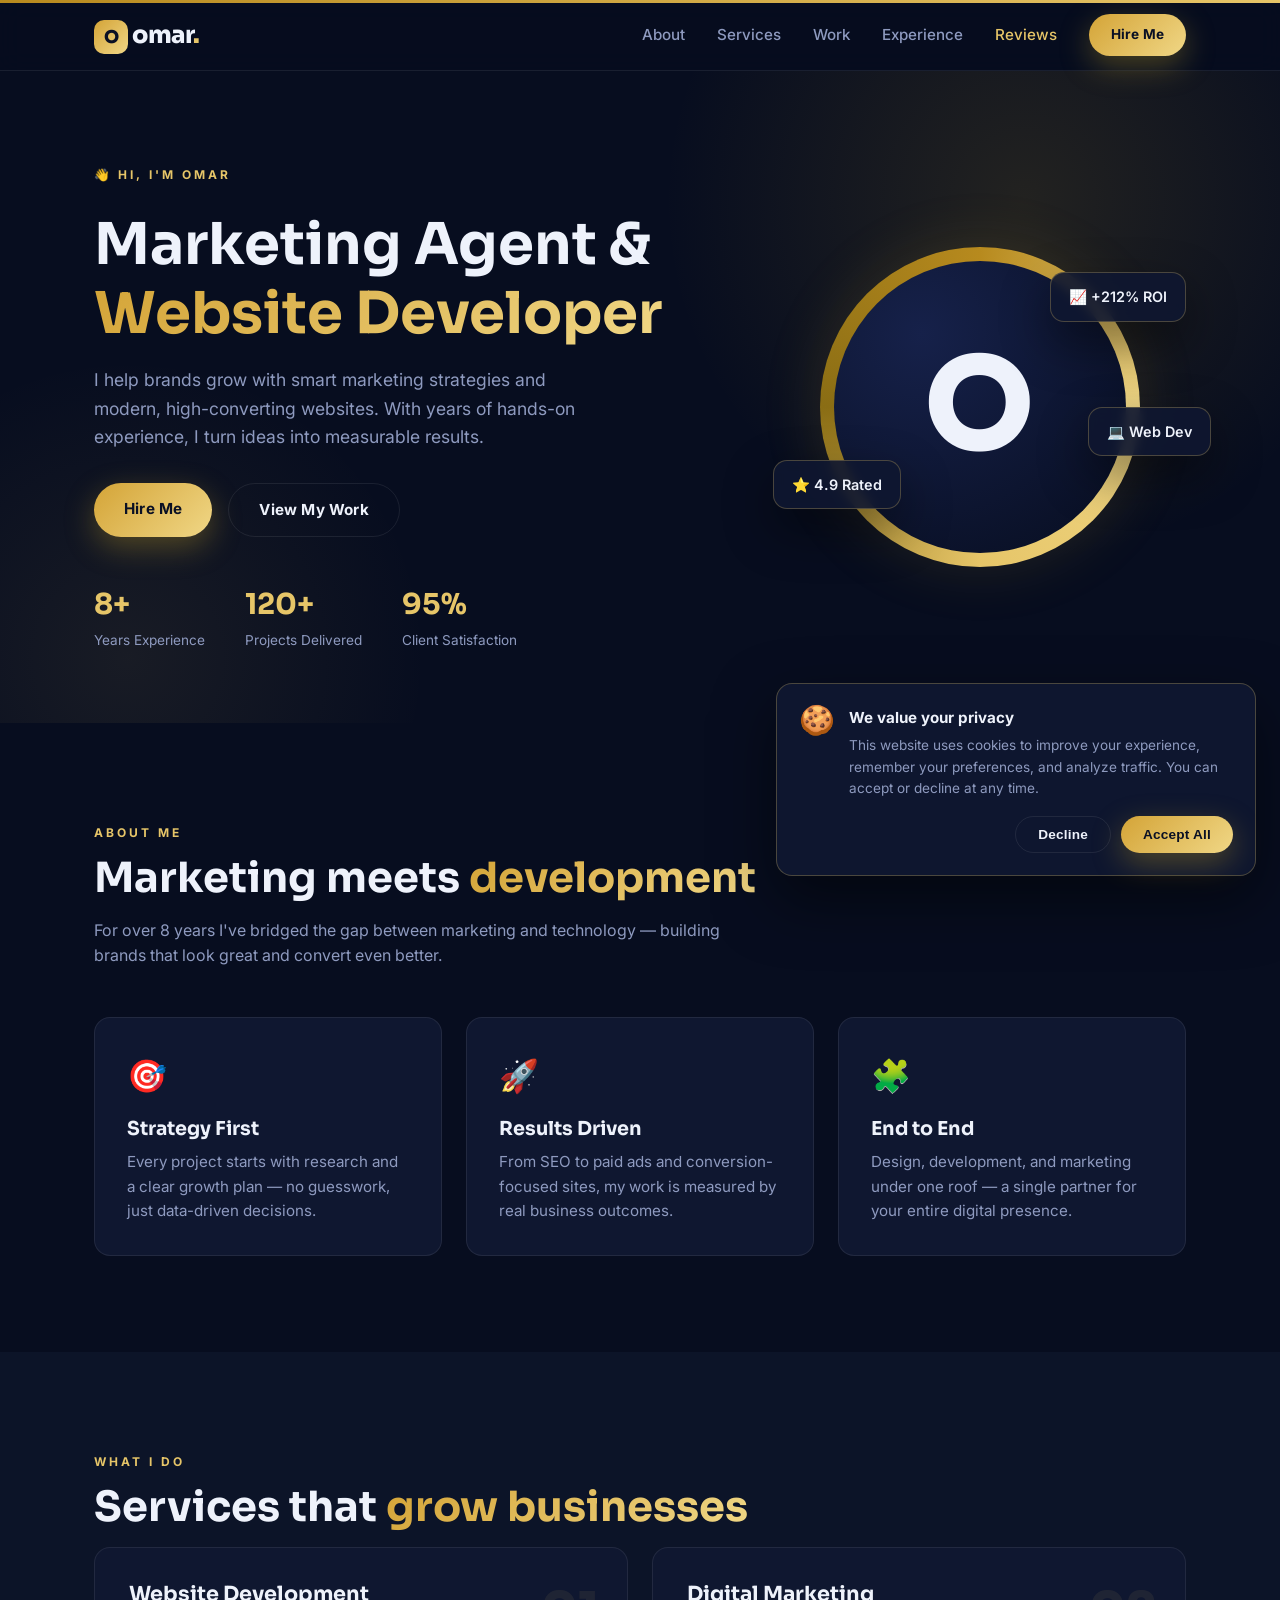
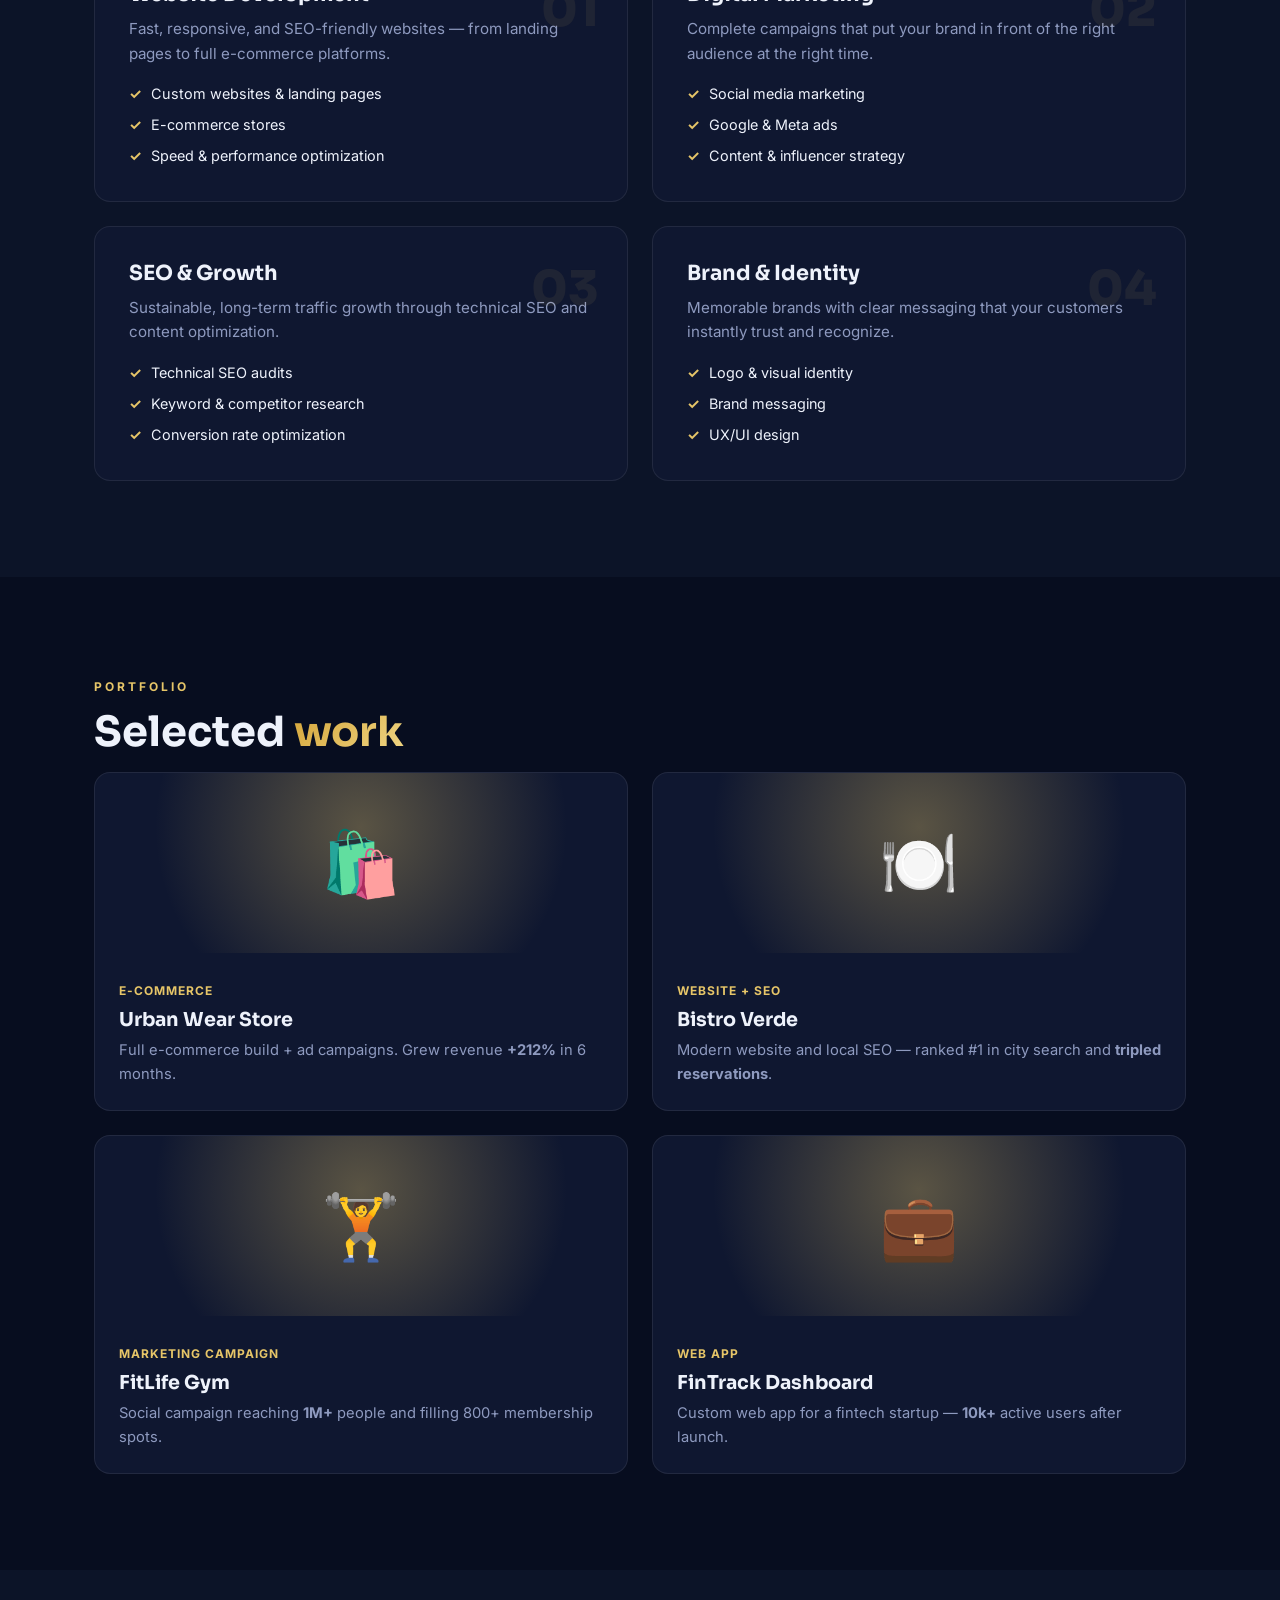
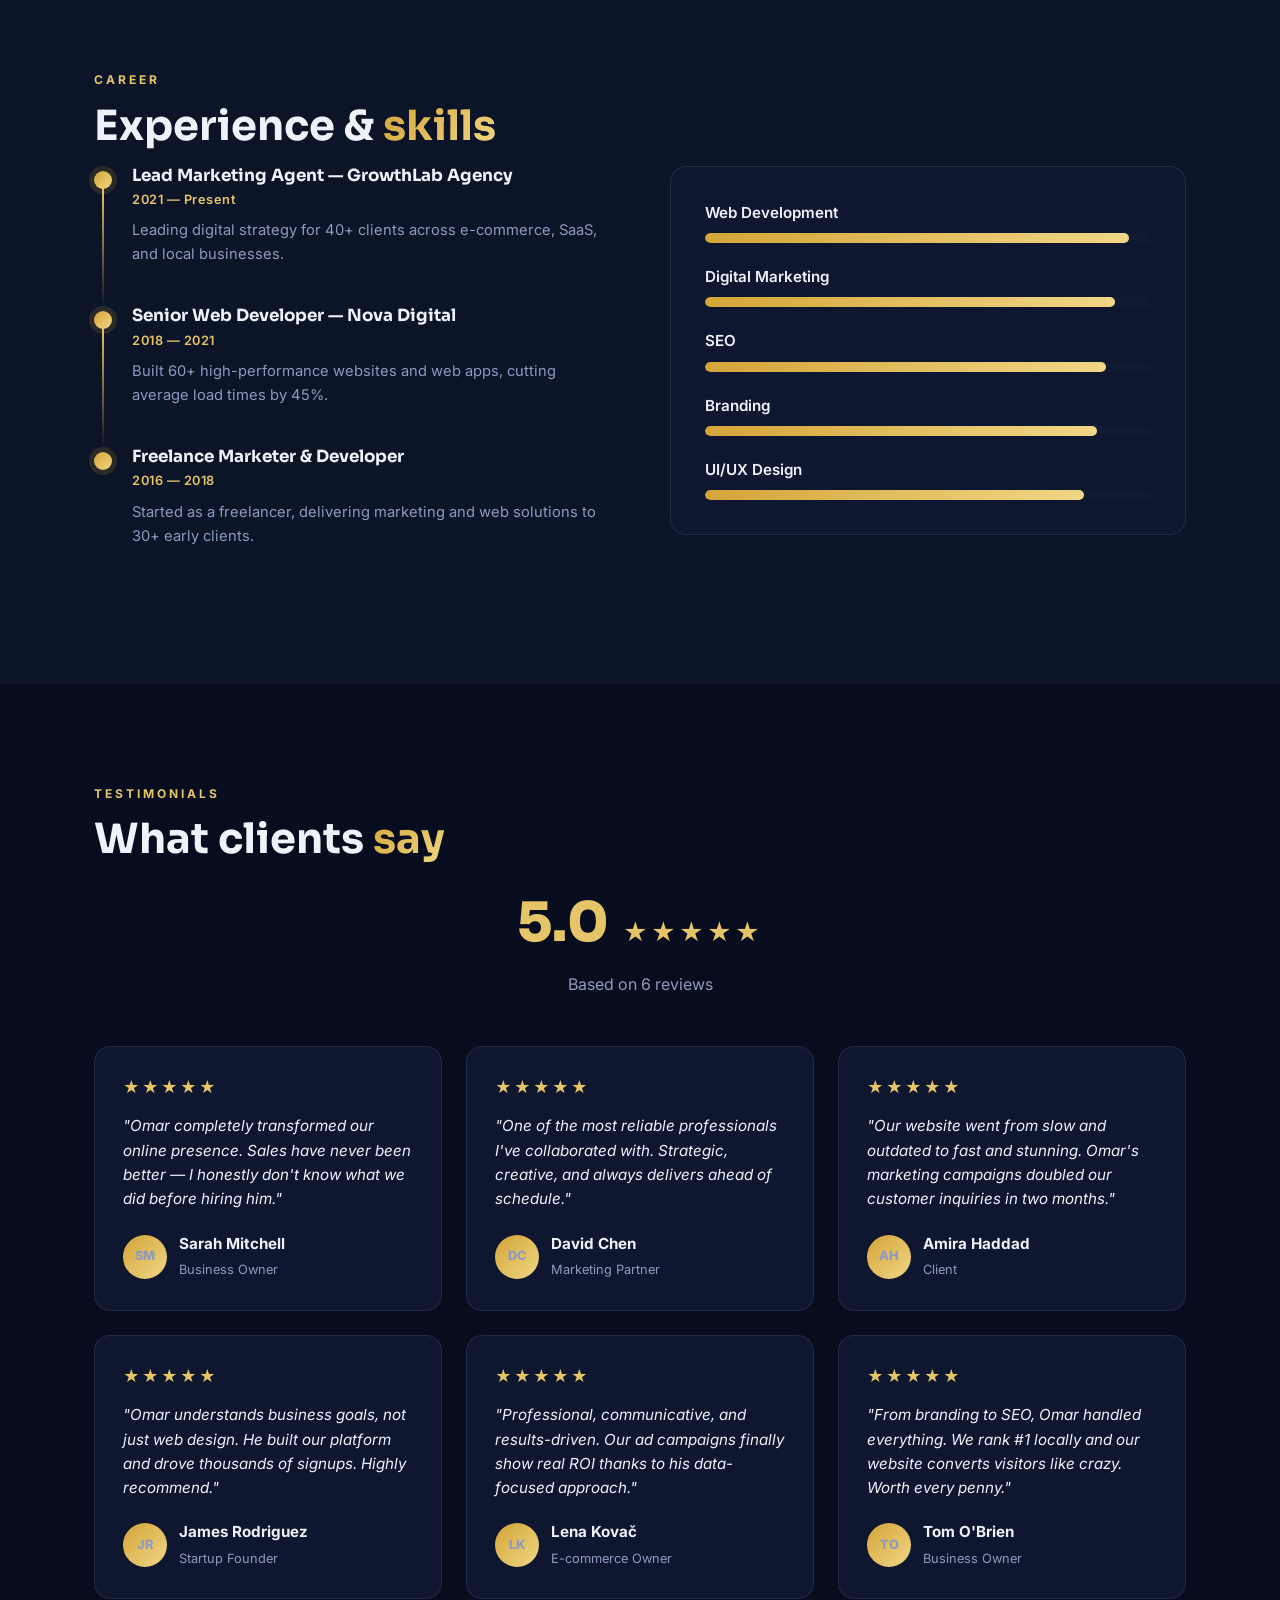
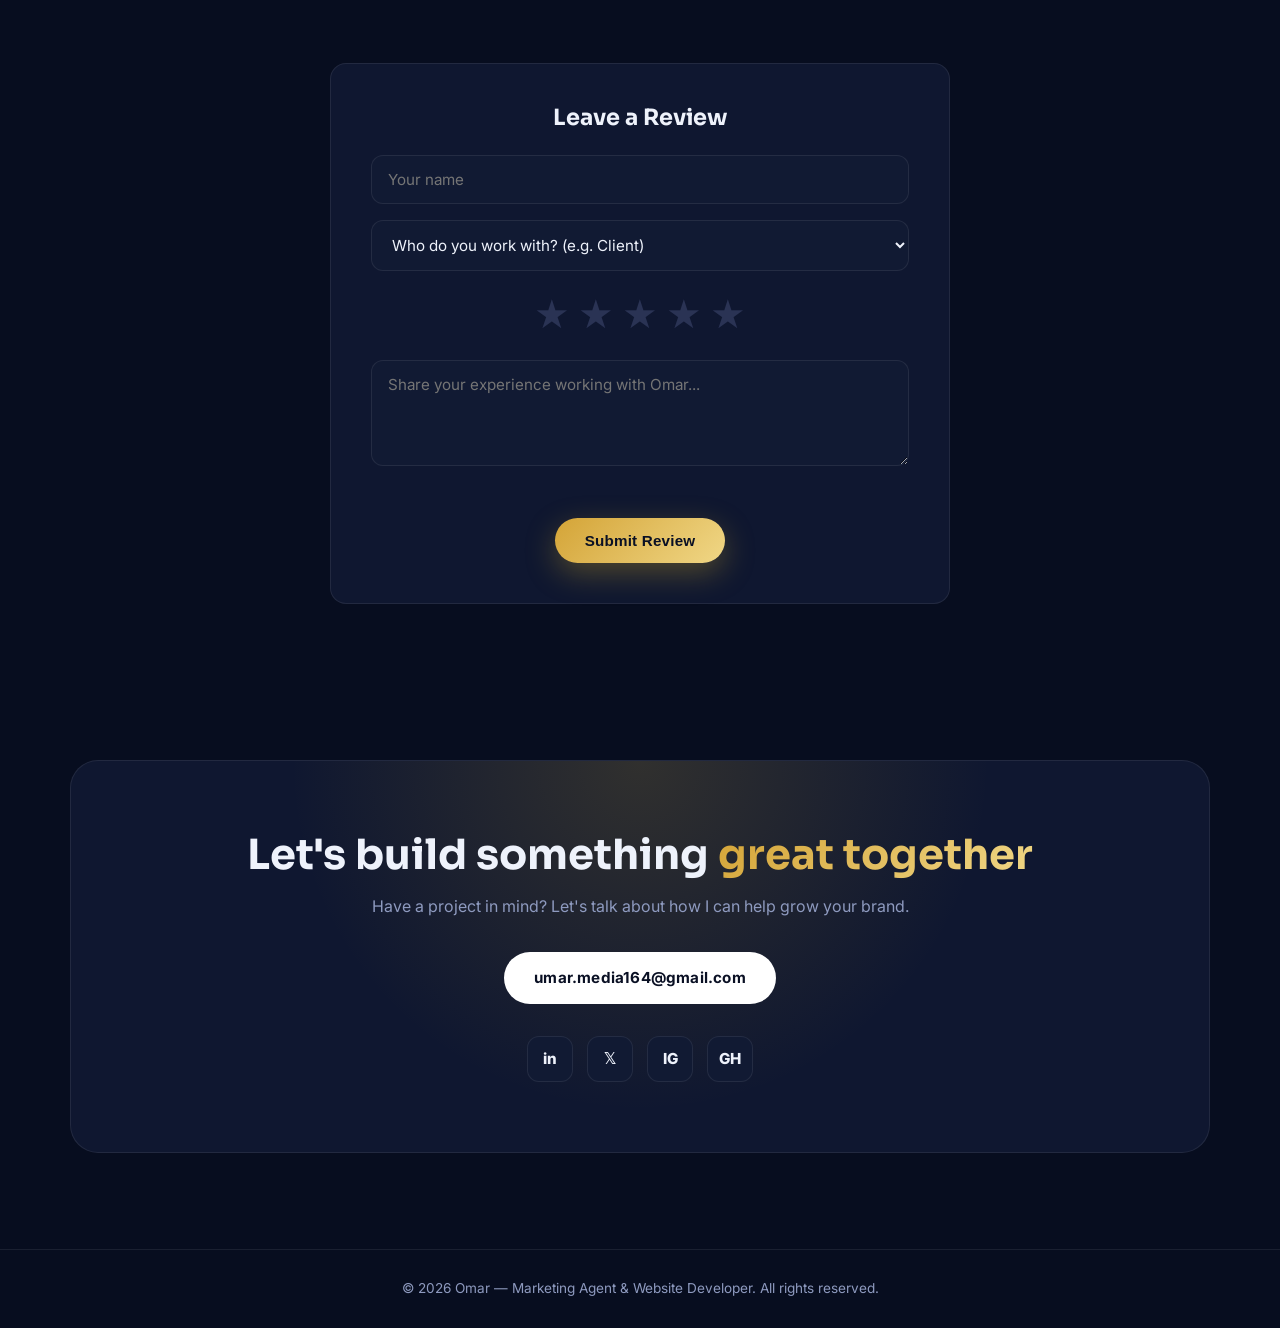
==== commit 2cd64245: "Add files via upload" ====
--- a/index.html
+++ b/index.html
@@ -345,7 +345,22 @@
 
   <button class="back-to-top" id="backToTop" aria-label="Back to top">↑</button>
 
+  <div class="cookie-banner" id="cookieBanner" role="dialog" aria-label="Cookie consent" aria-hidden="true">
+    <div class="cookie-content">
+      <span class="cookie-icon" aria-hidden="true">🍪</span>
+      <div class="cookie-text">
+        <strong>We value your privacy</strong>
+        <p>This website uses cookies to improve your experience, remember your preferences, and analyze traffic. You can accept or decline at any time.</p>
+      </div>
+    </div>
+    <div class="cookie-actions">
+      <button type="button" class="btn btn-sm btn-ghost" id="cookieDecline">Decline</button>
+      <button type="button" class="btn btn-sm btn-primary" id="cookieAccept">Accept All</button>
+    </div>
+  </div>
+
   <script src="config.js"></script>
   <script src="script.js"></script>
+  <script src="cookie.js"></script>
 </body>
 </html>
--- a/styles.css
+++ b/styles.css
@@ -1,17 +1,21 @@
 :root {
-  --bg: #0b0e1a;
-  --bg-alt: #111527;
-  --bg-soft: #161b31;
-  --card: #161b31;
-  --text: #eef1ff;
-  --muted: #9aa3c2;
-  --primary: #6c5ce7;
-  --primary-2: #00cec9;
-  --accent: #fdcb6e;
+  --bg: #070d1f;
+  --bg-alt: #0c1428;
+  --bg-soft: #111a33;
+  --card: #0f1730;
+  --text: #eef2fb;
+  --muted: #8e9abf;
+  --primary: #c9a227;
+  --primary-2: #e6c568;
+  --accent: #e6c568;
+  --gold-dark: #b78a1e;
   --border: rgba(255, 255, 255, 0.08);
+  --border-gold: rgba(230, 197, 104, 0.28);
   --radius: 16px;
-  --shadow: 0 20px 50px rgba(0, 0, 0, 0.35);
-  --gradient: linear-gradient(135deg, #6c5ce7, #00cec9);
+  --shadow: 0 20px 50px rgba(0, 0, 0, 0.45);
+  --shadow-sm: 0 8px 24px rgba(0, 0, 0, 0.3);
+  --gradient: linear-gradient(135deg, #d4a437, #f0d786);
+  --gradient-deep: linear-gradient(135deg, #b78a1e, #e6c568);
 }
 
 * { margin: 0; padding: 0; box-sizing: border-box; }
@@ -32,11 +36,13 @@
 ul { list-style: none; }
 img { max-width: 100%; }
 
+:focus-visible { outline: 2px solid var(--primary-2); outline-offset: 3px; border-radius: 4px; }
+
 .container { max-width: 1140px; margin: 0 auto; padding: 0 24px; }
 
 .gradient { background: var(--gradient); -webkit-background-clip: text; background-clip: text; -webkit-text-fill-color: transparent; color: transparent; }
 
-.eyebrow { display: inline-block; color: var(--primary-2); font-weight: 700; letter-spacing: 2px; text-transform: uppercase; font-size: 0.8rem; margin-bottom: 10px; }
+.eyebrow { display: inline-block; color: var(--primary-2); font-weight: 700; letter-spacing: 3px; text-transform: uppercase; font-size: 0.75rem; margin-bottom: 12px; }
 
 .section { padding: 96px 0; }
 .section-alt { background: var(--bg-alt); }
@@ -46,13 +52,14 @@
 /* Header */
 .site-header {
   position: sticky; top: 0; z-index: 50;
-  background: rgba(11, 14, 26, 0.8);
+  background: rgba(7, 13, 31, 0.85);
   backdrop-filter: blur(12px);
   border-bottom: 1px solid var(--border);
 }
+.site-header::after { content: ""; position: absolute; top: 0; left: 0; right: 0; height: 3px; background: var(--gradient-deep); }
 .nav { display: flex; align-items: center; justify-content: space-between; height: 70px; }
 .brand { font-family: 'Sora', sans-serif; font-weight: 800; font-size: 1.5rem; letter-spacing: -0.5px; }
-.brand-dot { display: inline-flex; align-items: center; justify-content: center; width: 34px; height: 34px; border-radius: 10px; background: var(--gradient); color: #fff; margin-right: 4px; font-size: 1.1rem; }
+.brand-dot { display: inline-flex; align-items: center; justify-content: center; width: 34px; height: 34px; border-radius: 10px; background: var(--gradient); color: #0a1024; margin-right: 4px; font-size: 1.1rem; }
 .brand-accent { color: var(--primary-2); }
 .nav-links { display: flex; align-items: center; gap: 32px; }
 .nav-links a:not(.btn) { color: var(--muted); font-weight: 500; font-size: 0.95rem; transition: color 0.2s; }
@@ -61,31 +68,31 @@
 .nav-toggle span { display: block; width: 24px; height: 2px; background: var(--text); margin: 5px 0; border-radius: 2px; transition: 0.3s; }
 
 /* Buttons */
-.btn { display: inline-block; padding: 14px 30px; border-radius: 50px; font-weight: 700; font-size: 0.95rem; cursor: pointer; border: 0; transition: transform 0.2s, box-shadow 0.2s, background 0.2s; }
-.btn-primary { background: var(--gradient); color: #fff; box-shadow: 0 10px 30px rgba(108, 92, 231, 0.35); }
-.btn-primary:hover { transform: translateY(-2px); box-shadow: 0 14px 34px rgba(108, 92, 231, 0.5); }
+.btn { display: inline-block; padding: 14px 30px; border-radius: 50px; font-weight: 700; font-size: 0.95rem; letter-spacing: 0.2px; cursor: pointer; border: 0; transition: transform 0.2s, box-shadow 0.2s, background 0.2s; }
+.btn-primary { background: var(--gradient); color: #0a1024; box-shadow: 0 10px 30px rgba(201, 162, 39, 0.35); }
+.btn-primary:hover { transform: translateY(-2px); box-shadow: 0 14px 34px rgba(201, 162, 39, 0.5); }
 .btn-ghost { background: transparent; border: 1px solid var(--border); color: var(--text); }
-.btn-ghost:hover { border-color: var(--primary); color: var(--primary-2); }
-.btn-light { background: #fff; color: #0b0e1a; }
+.btn-ghost:hover { border-color: var(--primary-2); color: var(--primary-2); }
+.btn-light { background: #fff; color: #0a1024; }
 .btn-light:hover { transform: translateY(-2px); box-shadow: 0 12px 30px rgba(255, 255, 255, 0.2); }
 .btn-sm { padding: 10px 22px; font-size: 0.85rem; }
 
 /* Hero */
 .hero { padding: 90px 0 70px; position: relative; overflow: hidden; }
-.hero::before { content: ""; position: absolute; inset: 0; background: radial-gradient(600px circle at 80% 20%, rgba(108, 92, 231, 0.18), transparent 60%), radial-gradient(500px circle at 10% 90%, rgba(0, 206, 201, 0.12), transparent 60%); pointer-events: none; }
+.hero::before { content: ""; position: absolute; inset: 0; background: radial-gradient(600px circle at 80% 20%, rgba(201, 162, 39, 0.14), transparent 60%), radial-gradient(500px circle at 10% 90%, rgba(230, 197, 104, 0.08), transparent 60%); pointer-events: none; }
 .hero-grid { display: grid; grid-template-columns: 1.2fr 0.8fr; gap: 60px; align-items: center; position: relative; }
 .hero-text h1 { font-size: clamp(2.2rem, 5vw, 3.6rem); margin: 14px 0 18px; }
 .hero-sub { color: var(--muted); font-size: 1.1rem; max-width: 520px; margin-bottom: 32px; }
 .hero-actions { display: flex; gap: 16px; margin-bottom: 44px; flex-wrap: wrap; }
 .hero-stats { display: flex; gap: 40px; }
-.hero-stats strong { display: block; font-size: 1.8rem; font-family: 'Sora', sans-serif; }
+.hero-stats strong { display: block; font-size: 1.8rem; font-family: 'Sora', sans-serif; color: var(--primary-2); }
 .hero-stats span { color: var(--muted); font-size: 0.85rem; }
 
 .hero-visual { position: relative; display: flex; align-items: center; justify-content: center; }
-.avatar-ring { width: 320px; height: 320px; border-radius: 50%; padding: 14px; background: conic-gradient(from 0deg, #6c5ce7, #00cec9, #fdcb6e, #6c5ce7); animation: spin 12s linear infinite; }
-.avatar { width: 100%; height: 100%; border-radius: 50%; background: var(--bg); display: flex; align-items: center; justify-content: center; font-size: 8rem; font-weight: 800; font-family: 'Sora', sans-serif; animation: spin 12s linear infinite reverse; }
+.avatar-ring { width: 320px; height: 320px; border-radius: 50%; padding: 14px; background: conic-gradient(from 0deg, #b78a1e, #f0d786, #e6c568, #8a6d14, #b78a1e); animation: spin 12s linear infinite; box-shadow: 0 0 60px rgba(201, 162, 39, 0.15); }
+.avatar { width: 100%; height: 100%; border-radius: 50%; background: radial-gradient(circle at 30% 25%, #16214a, var(--bg)); display: flex; align-items: center; justify-content: center; font-size: 8rem; font-weight: 800; font-family: 'Sora', sans-serif; animation: spin 12s linear infinite reverse; }
 @keyframes spin { to { transform: rotate(360deg); } }
-.badge { position: absolute; background: var(--card); border: 1px solid var(--border); padding: 12px 18px; border-radius: 14px; font-weight: 600; font-size: 0.9rem; box-shadow: var(--shadow); animation: float 4s ease-in-out infinite; }
+.badge { position: absolute; background: rgba(15, 23, 48, 0.9); border: 1px solid var(--border-gold); padding: 12px 18px; border-radius: 14px; font-weight: 600; font-size: 0.9rem; box-shadow: var(--shadow); backdrop-filter: blur(6px); animation: float 4s ease-in-out infinite; }
 .badge-1 { top: 8%; right: 0; }
 .badge-2 { bottom: 18%; left: 0; animation-delay: 1.2s; }
 .badge-3 { top: 50%; right: -6%; animation-delay: 2s; }
@@ -93,17 +100,19 @@
 
 /* Cards */
 .about-cards { display: grid; grid-template-columns: repeat(3, 1fr); gap: 24px; }
-.card { background: var(--card); border: 1px solid var(--border); border-radius: var(--radius); padding: 32px; transition: transform 0.25s, border-color 0.25s; }
-.card:hover { transform: translateY(-6px); border-color: var(--primary); }
+.card { background: var(--card); border: 1px solid var(--border); border-radius: var(--radius); padding: 32px; transition: transform 0.25s, border-color 0.25s, box-shadow 0.25s; }
+.card:hover { transform: translateY(-6px); border-color: var(--border-gold); box-shadow: var(--shadow-sm); }
 .card-icon { font-size: 2rem; }
 .card h3 { margin: 16px 0 10px; font-size: 1.2rem; }
 .card p { color: var(--muted); font-size: 0.95rem; }
 
 /* Services */
 .services-grid { display: grid; grid-template-columns: repeat(2, 1fr); gap: 24px; }
-.service-card { background: var(--card); border: 1px solid var(--border); border-radius: var(--radius); padding: 34px; position: relative; overflow: hidden; transition: transform 0.25s, border-color 0.25s; }
-.service-card:hover { transform: translateY(-6px); border-color: var(--primary-2); }
-.service-num { position: absolute; top: 24px; right: 28px; font-family: 'Sora', sans-serif; font-weight: 800; font-size: 3rem; color: rgba(255, 255, 255, 0.06); }
+.service-card { background: var(--card); border: 1px solid var(--border); border-radius: var(--radius); padding: 34px; position: relative; overflow: hidden; transition: transform 0.25s, border-color 0.25s, box-shadow 0.25s; }
+.service-card::after { content: ""; position: absolute; top: 0; left: 0; right: 0; height: 2px; background: var(--gradient-deep); opacity: 0; transition: opacity 0.25s; }
+.service-card:hover { transform: translateY(-6px); border-color: var(--border-gold); box-shadow: var(--shadow-sm); }
+.service-card:hover::after { opacity: 1; }
+.service-num { position: absolute; top: 24px; right: 28px; font-family: 'Sora', sans-serif; font-weight: 800; font-size: 3rem; color: rgba(230, 197, 104, 0.08); }
 .service-card h3 { font-size: 1.3rem; margin-bottom: 10px; }
 .service-card p { color: var(--muted); font-size: 0.95rem; margin-bottom: 16px; }
 .service-card ul { display: grid; gap: 8px; }
@@ -112,9 +121,9 @@
 
 /* Work */
 .work-grid { display: grid; grid-template-columns: repeat(2, 1fr); gap: 24px; }
-.work-card { background: var(--card); border: 1px solid var(--border); border-radius: var(--radius); overflow: hidden; transition: transform 0.25s, border-color 0.25s; }
-.work-card:hover { transform: translateY(-6px); border-color: var(--primary); }
-.work-thumb { height: 180px; display: flex; align-items: center; justify-content: center; font-size: 4rem; background: radial-gradient(circle at 50% 30%, var(--accent), transparent 70%); }
+.work-card { background: var(--card); border: 1px solid var(--border); border-radius: var(--radius); overflow: hidden; transition: transform 0.25s, border-color 0.25s, box-shadow 0.25s; }
+.work-card:hover { transform: translateY(-6px); border-color: var(--border-gold); box-shadow: var(--shadow-sm); }
+.work-thumb { height: 180px; display: flex; align-items: center; justify-content: center; font-size: 4rem; background: radial-gradient(circle at 50% 30%, rgba(230, 197, 104, 0.35), transparent 70%); }
 .work-info { padding: 24px; }
 .work-tag { display: inline-block; font-size: 0.75rem; font-weight: 700; color: var(--primary-2); text-transform: uppercase; letter-spacing: 1px; margin-bottom: 8px; }
 .work-info h3 { font-size: 1.2rem; margin-bottom: 8px; }
@@ -124,8 +133,8 @@
 .exp-grid { display: grid; grid-template-columns: 1fr 1fr; gap: 60px; align-items: start; }
 .exp-list { display: grid; gap: 0; position: relative; }
 .exp-item { display: flex; gap: 20px; padding-bottom: 40px; position: relative; }
-.exp-item:not(:last-child)::before { content: ""; position: absolute; left: 8px; top: 22px; bottom: 0; width: 2px; background: linear-gradient(var(--primary), transparent); }
-.exp-dot { width: 18px; height: 18px; border-radius: 50%; background: var(--gradient); box-shadow: 0 0 0 5px rgba(108, 92, 231, 0.15); margin-top: 5px; flex-shrink: 0; }
+.exp-item:not(:last-child)::before { content: ""; position: absolute; left: 8px; top: 22px; bottom: 0; width: 2px; background: linear-gradient(var(--primary-2), transparent); }
+.exp-dot { width: 18px; height: 18px; border-radius: 50%; background: var(--gradient); box-shadow: 0 0 0 5px rgba(201, 162, 39, 0.16); margin-top: 5px; flex-shrink: 0; }
 .exp-item h3 { font-size: 1.05rem; }
 .exp-period { color: var(--primary-2); font-size: 0.8rem; font-weight: 600; letter-spacing: 0.5px; }
 .exp-item p { color: var(--muted); font-size: 0.92rem; margin-top: 8px; }
@@ -139,17 +148,17 @@
 /* Reviews */
 .rating-summary { text-align: center; margin-bottom: 48px; }
 .rating-big { display: flex; align-items: baseline; justify-content: center; gap: 14px; }
-.rating-score { font-family: 'Sora', sans-serif; font-size: 3.4rem; font-weight: 800; }
+.rating-score { font-family: 'Sora', sans-serif; font-size: 3.4rem; font-weight: 800; color: var(--primary-2); }
 .rating-stars { color: var(--accent); font-size: 1.5rem; letter-spacing: 3px; }
 .rating-summary p { color: var(--muted); margin-top: 6px; }
 
 .reviews-grid { display: grid; grid-template-columns: repeat(3, 1fr); gap: 24px; margin-bottom: 64px; }
-.review-card { background: var(--card); border: 1px solid var(--border); border-radius: var(--radius); padding: 28px; transition: transform 0.25s, border-color 0.25s; }
-.review-card:hover { transform: translateY(-4px); border-color: var(--primary); }
+.review-card { background: var(--card); border: 1px solid var(--border); border-radius: var(--radius); padding: 28px; transition: transform 0.25s, border-color 0.25s, box-shadow 0.25s; }
+.review-card:hover { transform: translateY(-4px); border-color: var(--border-gold); box-shadow: var(--shadow-sm); }
 .review-stars { color: var(--accent); letter-spacing: 2px; margin-bottom: 14px; }
 .review-text { color: var(--text); font-size: 0.95rem; margin-bottom: 20px; font-style: italic; }
 .review-author { display: flex; align-items: center; gap: 12px; }
-.review-avatar { width: 44px; height: 44px; border-radius: 50%; background: var(--gradient); display: flex; align-items: center; justify-content: center; font-weight: 800; color: #fff; flex-shrink: 0; }
+.review-avatar { width: 44px; height: 44px; border-radius: 50%; background: var(--gradient); display: flex; align-items: center; justify-content: center; font-weight: 800; color: #0a1024; flex-shrink: 0; }
 .review-author strong { display: block; font-size: 0.95rem; }
 .review-author span { color: var(--muted); font-size: 0.8rem; }
 
@@ -160,10 +169,10 @@
   width: 100%; background: var(--bg-soft); border: 1px solid var(--border); border-radius: 12px;
   color: var(--text); padding: 14px 16px; font-family: inherit; font-size: 0.95rem; transition: border-color 0.2s;
 }
-.review-form input:focus, .review-form select:focus, .review-form textarea:focus { outline: none; border-color: var(--primary); }
+.review-form input:focus, .review-form select:focus, .review-form textarea:focus { outline: none; border-color: var(--primary-2); }
 .review-form select option { background: var(--bg-soft); }
 .star-input { display: flex; gap: 8px; justify-content: center; font-size: 2.2rem; cursor: pointer; user-select: none; }
-.star-input .star { color: #2c3250; transition: color 0.15s, transform 0.15s; }
+.star-input .star { color: #2a3354; transition: color 0.15s, transform 0.15s; }
 .star-input .star:hover, .star-input .star.active { color: var(--accent); transform: scale(1.1); }
 .form-error { color: #ff6b6b; font-size: 0.85rem; min-height: 20px; text-align: center; }
 .review-form .btn { justify-self: center; }
@@ -171,17 +180,17 @@
 /* Contact */
 .section-cta { padding: 60px 0 96px; }
 .contact-box { text-align: center; background: var(--card); border: 1px solid var(--border); border-radius: 28px; padding: 70px 40px; position: relative; overflow: hidden; }
-.contact-box::before { content: ""; position: absolute; inset: 0; background: radial-gradient(500px circle at 50% 0%, rgba(108, 92, 231, 0.25), transparent 70%); pointer-events: none; }
+.contact-box::before { content: ""; position: absolute; inset: 0; background: radial-gradient(500px circle at 50% 0%, rgba(201, 162, 39, 0.18), transparent 70%); pointer-events: none; }
 .contact-box h2 { font-size: clamp(1.8rem, 4vw, 2.6rem); margin-bottom: 14px; position: relative; }
 .contact-box p { color: var(--muted); margin-bottom: 32px; position: relative; }
 .contact-box .btn { position: relative; }
 .contact-social { display: flex; justify-content: center; gap: 14px; margin-top: 32px; position: relative; }
 .contact-social a { width: 46px; height: 46px; border-radius: 12px; background: var(--bg-soft); border: 1px solid var(--border); display: flex; align-items: center; justify-content: center; font-weight: 800; font-size: 0.95rem; transition: 0.2s; }
-.contact-social a:hover { background: var(--primary); border-color: var(--primary); transform: translateY(-3px); }
+.contact-social a:hover { background: var(--gradient); color: #0a1024; border-color: transparent; transform: translateY(-3px); }
 
 /* Hire Page */
 .hire-page { padding: 90px 0 96px; position: relative; overflow: hidden; }
-.hire-page::before { content: ""; position: absolute; inset: 0; background: radial-gradient(600px circle at 80% 0%, rgba(108, 92, 231, 0.16), transparent 60%), radial-gradient(500px circle at 10% 100%, rgba(0, 206, 201, 0.1), transparent 60%); pointer-events: none; }
+.hire-page::before { content: ""; position: absolute; inset: 0; background: radial-gradient(600px circle at 80% 0%, rgba(201, 162, 39, 0.12), transparent 60%), radial-gradient(500px circle at 10% 100%, rgba(230, 197, 104, 0.07), transparent 60%); pointer-events: none; }
 .hire-wrap { max-width: 720px; position: relative; }
 .hire-wrap > h1 { font-size: clamp(2rem, 5vw, 3rem); margin-bottom: 14px; }
 .hire-wrap > .section-lead { margin-bottom: 40px; }
@@ -192,11 +201,27 @@
 .form-note { text-align: center; color: var(--muted); font-size: 0.8rem; }
 .form-note strong, .hire-success strong, .hire-wrap strong { color: var(--primary-2); }
 .hire-success { text-align: center; background: var(--card); border: 1px solid var(--border); border-radius: var(--radius); padding: 60px 40px; }
-.hire-success-icon { display: inline-flex; align-items: center; justify-content: center; width: 72px; height: 72px; border-radius: 50%; background: var(--gradient); color: #fff; font-size: 2rem; font-weight: 800; margin-bottom: 20px; }
+.hire-success-icon { display: inline-flex; align-items: center; justify-content: center; width: 72px; height: 72px; border-radius: 50%; background: var(--gradient); color: #0a1024; font-size: 2rem; font-weight: 800; margin-bottom: 20px; }
 .hire-success h2 { font-size: 1.8rem; margin-bottom: 12px; }
 .hire-success p { color: var(--muted); margin-bottom: 28px; }
 .hire-success[hidden] { display: none; }
 
+/* Cookie banner */
+.cookie-banner {
+  position: fixed; left: 24px; right: 24px; bottom: 24px; z-index: 200;
+  max-width: 480px; margin-left: auto;
+  background: rgba(15, 23, 48, 0.97); border: 1px solid var(--border-gold);
+  border-radius: 16px; padding: 22px; box-shadow: 0 24px 60px rgba(0, 0, 0, 0.5);
+  transform: translateY(150%); opacity: 0; visibility: hidden;
+  transition: transform 0.5s ease, opacity 0.5s ease, visibility 0.5s;
+}
+.cookie-banner.show { transform: none; opacity: 1; visibility: visible; }
+.cookie-content { display: flex; gap: 14px; align-items: flex-start; }
+.cookie-icon { font-size: 1.8rem; line-height: 1; }
+.cookie-text strong { display: block; font-size: 0.95rem; margin-bottom: 4px; }
+.cookie-text p { color: var(--muted); font-size: 0.85rem; }
+.cookie-actions { display: flex; gap: 10px; justify-content: flex-end; margin-top: 16px; }
+
 /* Reveal animations */
 [data-reveal] { opacity: 0; transform: translateY(26px); transition: opacity 0.7s ease, transform 0.7s ease; }
 [data-reveal].revealed { opacity: 1; transform: none; }
@@ -207,15 +232,15 @@
 /* Back to top */
 .back-to-top {
   position: fixed; bottom: 28px; right: 28px; width: 48px; height: 48px;
-  border-radius: 50%; background: var(--gradient); color: #fff; border: 0;
-  font-size: 1.2rem; cursor: pointer; z-index: 40; box-shadow: var(--shadow);
+  border-radius: 50%; background: var(--gradient); color: #0a1024; border: 0;
+  font-size: 1.2rem; font-weight: 700; cursor: pointer; z-index: 40; box-shadow: var(--shadow);
   opacity: 0; visibility: hidden; transform: translateY(12px); transition: opacity 0.3s, transform 0.3s, visibility 0.3s;
 }
 .back-to-top.visible { opacity: 1; visibility: visible; transform: none; }
 .back-to-top:hover { transform: translateY(-3px); }
 
 /* Text selection */
-::selection { background: rgba(108, 92, 231, 0.55); color: #fff; }
+::selection { background: rgba(201, 162, 39, 0.45); color: #fff; }
 
 /* Reduced motion */
 @media (prefers-reduced-motion: reduce) {
@@ -242,6 +267,10 @@
 @media (max-width: 720px) {
   .back-to-top { bottom: 18px; right: 18px; width: 44px; height: 44px; }
   .form-row { grid-template-columns: 1fr; }
+  .cookie-banner { left: 16px; right: 16px; bottom: 16px; }
+  .cookie-content { flex-direction: column; }
+  .cookie-actions { justify-content: stretch; }
+  .cookie-actions .btn { flex: 1; text-align: center; }
   .nav-toggle { display: block; }
   .nav-links { position: fixed; top: 70px; right: 0; width: min(320px, 80vw); height: 100vh; background: var(--bg-alt); flex-direction: column; align-items: flex-start; padding: 40px 32px; gap: 24px; transform: translateX(100%); transition: transform 0.3s; border-left: 1px solid var(--border); }
   .nav-links.open { transform: translateX(0); }
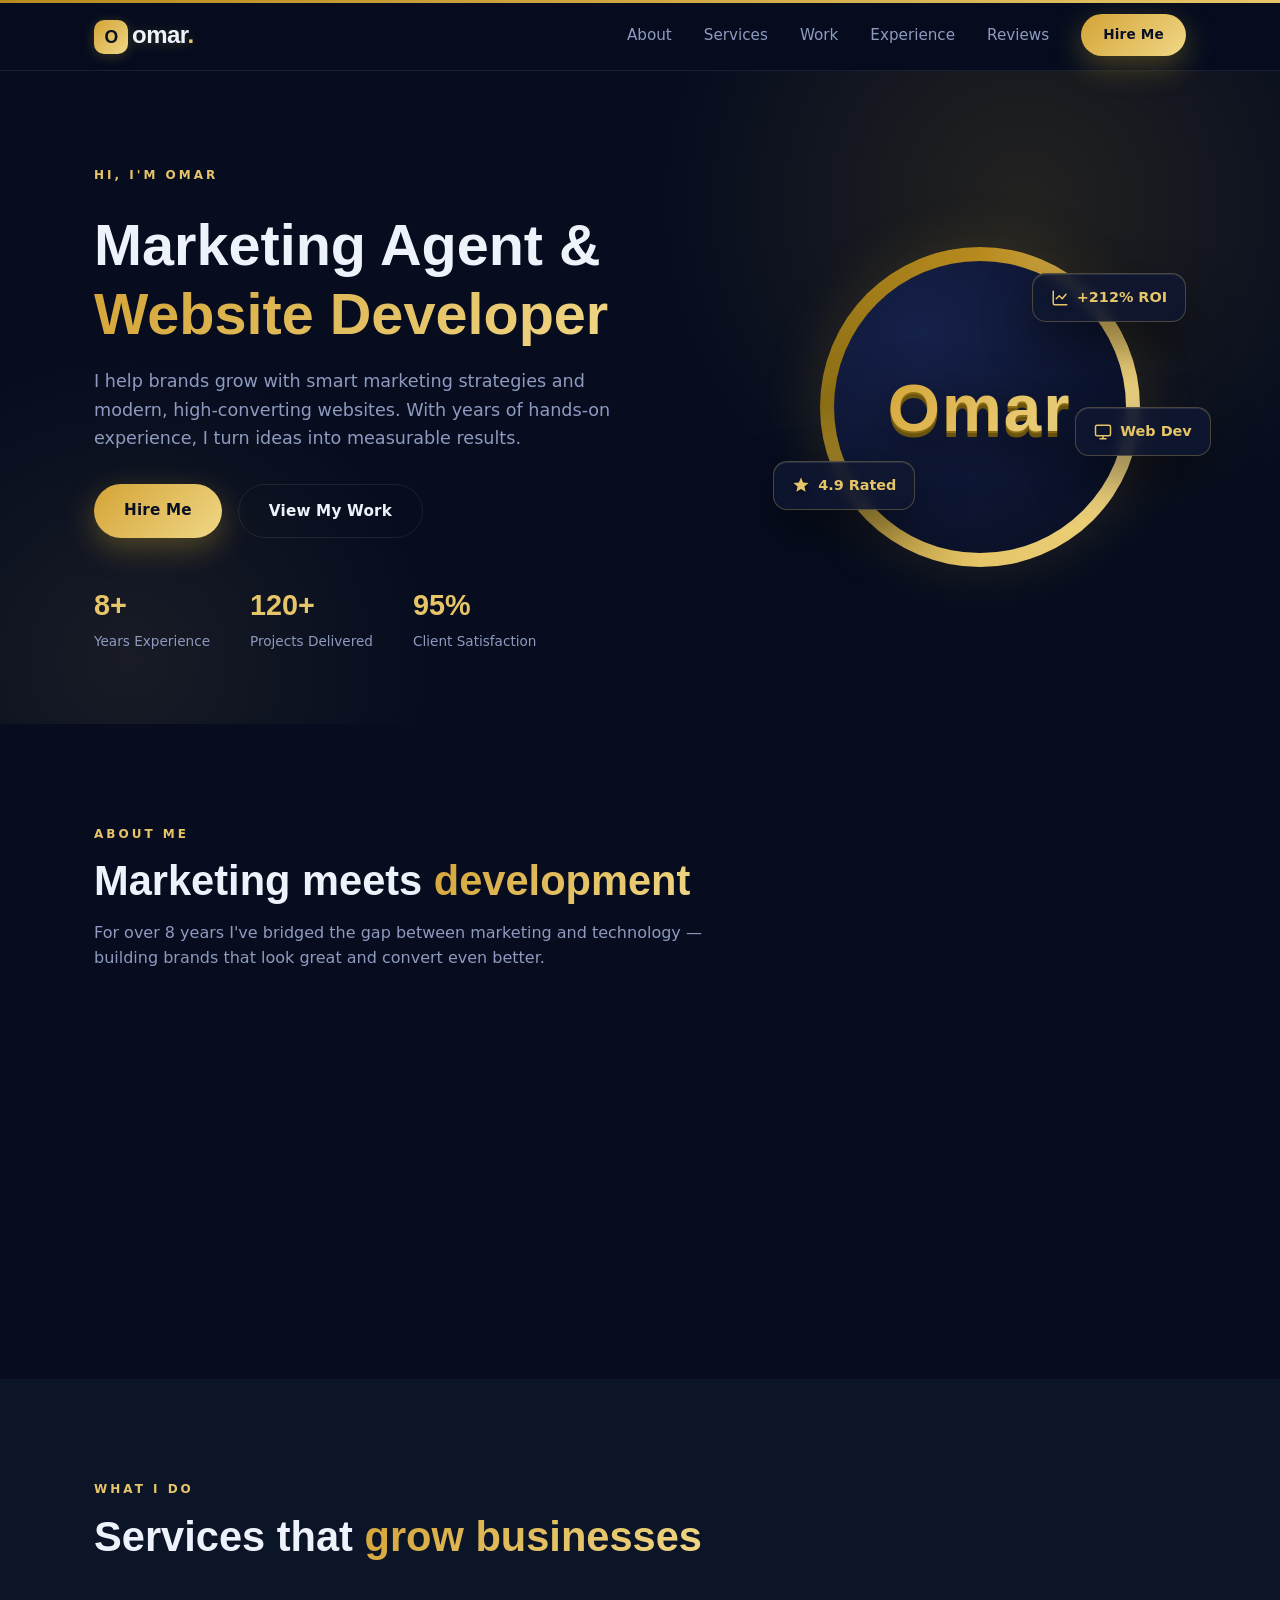
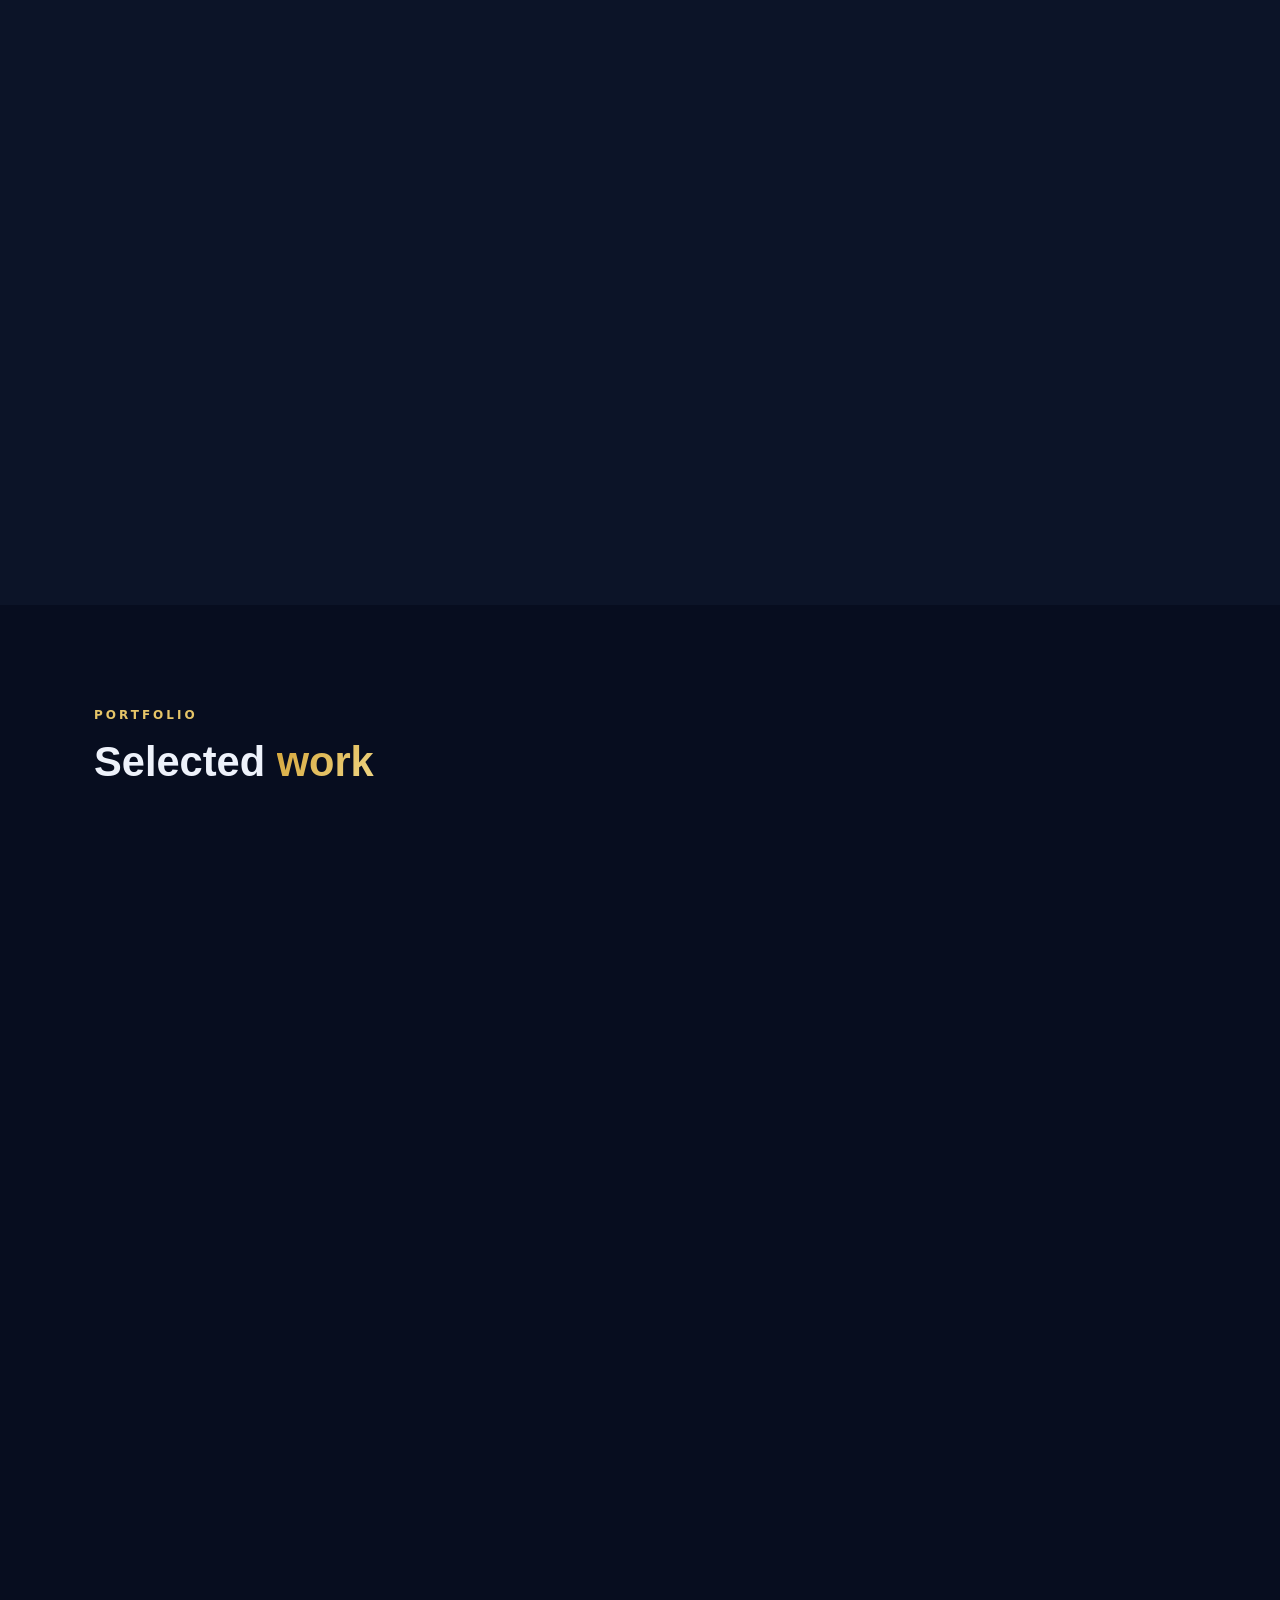
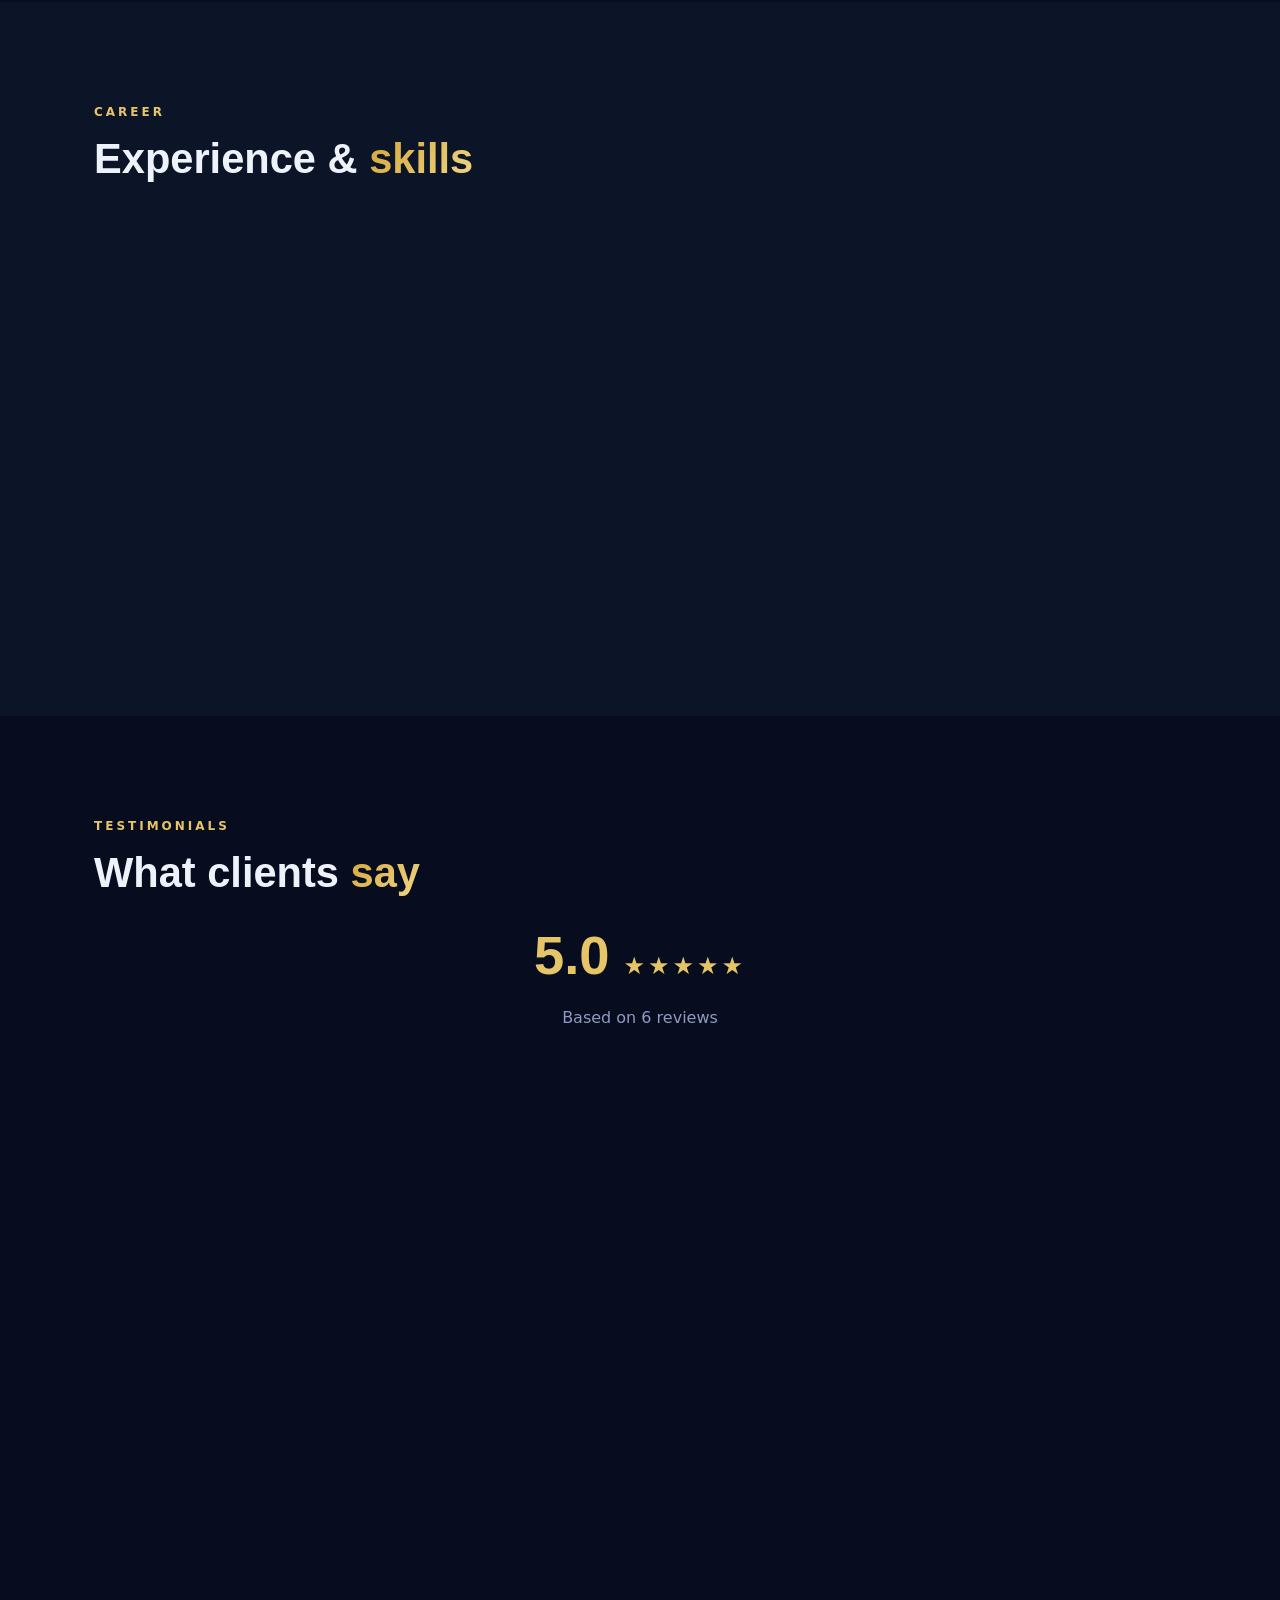
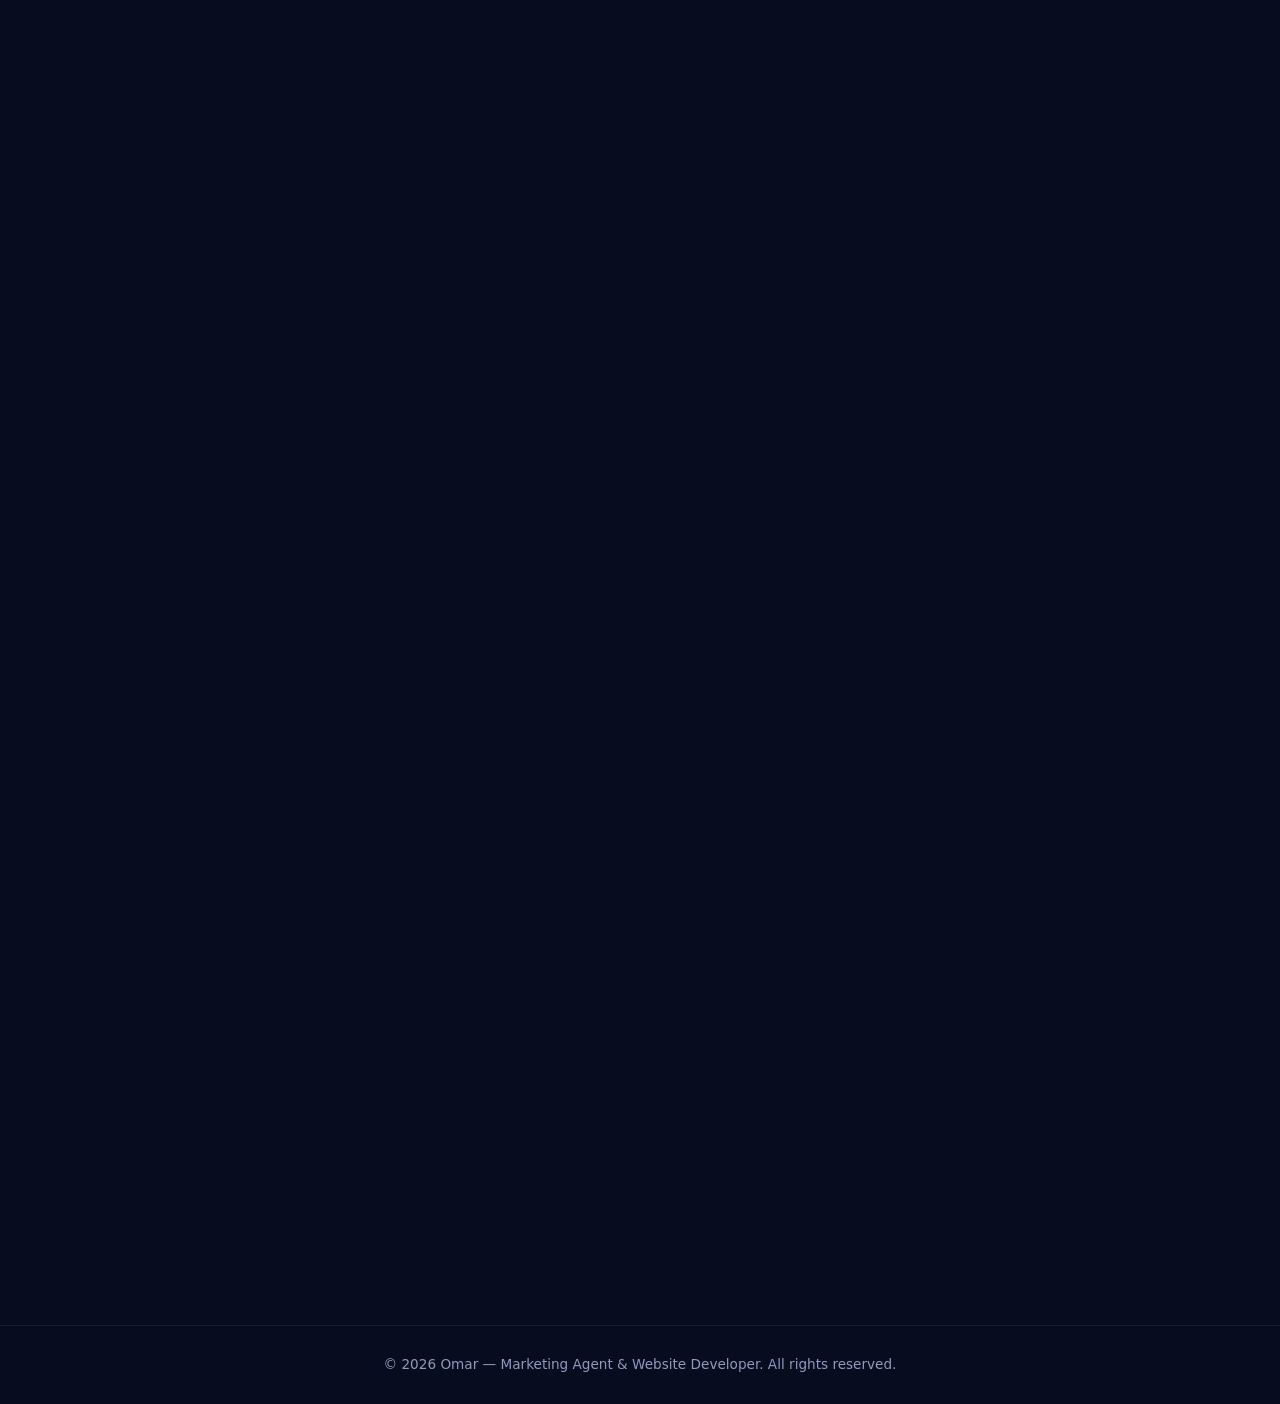
==== commit 483103df: "Add files via upload" ====
--- a/index.html
+++ b/index.html
@@ -3,6 +3,9 @@
 <head>
   <meta charset="UTF-8" />
   <meta name="viewport" content="width=device-width, initial-scale=1.0" />
+  <meta http-equiv="Content-Security-Policy" content="default-src 'self'; base-uri 'self'; form-action 'self'; frame-ancestors 'none'; object-src 'none'; connect-src 'self' https://formsubmit.co https://script.google.com; font-src 'self' https://fonts.gstatic.com; img-src 'self' data:; style-src 'self' https://fonts.googleapis.com; script-src 'self'; upgrade-insecure-requests" />
+  <meta http-equiv="X-Content-Type-Options" content="nosniff" />
+  <meta http-equiv="X-Frame-Options" content="DENY" />
   <title>Omar — Marketing Agent & Website Developer | SEO, Web Design & Growth</title>
   <meta name="description" content="Omar is an experienced marketing agent and website developer helping businesses grow with high-converting websites, digital marketing, SEO and branding. 8+ years, 120+ projects, 4.9/5 rated." />
   <meta name="keywords" content="marketing agent, website developer, digital marketing, SEO, web design, branding, e-commerce, landing pages, freelancer" />
@@ -90,7 +93,7 @@
     <section class="hero" id="home">
       <div class="container hero-grid">
         <div class="hero-text" data-reveal>
-          <p class="eyebrow">👋 Hi, I'm Omar</p>
+          <p class="eyebrow">Hi, I'm Omar</p>
           <h1>Marketing Agent & <span class="gradient">Website Developer</span></h1>
           <p class="hero-sub">
             I help brands grow with smart marketing strategies and modern, high-converting websites.
@@ -108,11 +111,11 @@
         </div>
         <div class="hero-visual" data-reveal>
           <div class="avatar-ring">
-            <div class="avatar">O</div>
-          </div>
-          <div class="badge badge-1">📈 +212% ROI</div>
-          <div class="badge badge-2">⭐ 4.9 Rated</div>
-          <div class="badge badge-3">💻 Web Dev</div>
+            <div class="avatar"><span class="name-3d">Omar</span></div>
+          </div>
+          <div class="badge badge-1"><svg viewBox="0 0 24 24" fill="none" stroke="currentColor" stroke-width="2" stroke-linecap="round" stroke-linejoin="round" aria-hidden="true"><path d="M3 3v16a2 2 0 0 0 2 2h16"/><path d="M7 13l4-4 4 4 5-6"/></svg>+212% ROI</div>
+          <div class="badge badge-2"><svg viewBox="0 0 24 24" fill="currentColor" aria-hidden="true"><path d="M12 17.27 18.18 21l-1.64-7.03L22 9.24l-7.19-.61L12 2 9.19 8.63 2 9.24l5.46 4.73L5.82 21z"/></svg>4.9 Rated</div>
+          <div class="badge badge-3"><svg viewBox="0 0 24 24" fill="none" stroke="currentColor" stroke-width="2" stroke-linecap="round" stroke-linejoin="round" aria-hidden="true"><rect x="2" y="3" width="20" height="14" rx="2"/><path d="M8 21h8M12 17v4"/></svg>Web Dev</div>
         </div>
       </div>
     </section>
@@ -128,17 +131,17 @@
         </p>
         <div class="about-cards">
           <div class="card" data-reveal>
-            <span class="card-icon">🎯</span>
+            <span class="card-icon"><svg viewBox="0 0 24 24" fill="none" stroke="currentColor" stroke-width="2" stroke-linecap="round" stroke-linejoin="round" aria-hidden="true"><circle cx="12" cy="12" r="10"/><circle cx="12" cy="12" r="6"/><circle cx="12" cy="12" r="2"/></svg></span>
             <h3>Strategy First</h3>
             <p>Every project starts with research and a clear growth plan — no guesswork, just data-driven decisions.</p>
           </div>
           <div class="card" data-reveal>
-            <span class="card-icon">🚀</span>
+            <span class="card-icon"><svg viewBox="0 0 24 24" fill="none" stroke="currentColor" stroke-width="2" stroke-linecap="round" stroke-linejoin="round" aria-hidden="true"><path d="M4.5 16.5c-1.5 1.26-2 5-2 5s3.74-.5 5-2c.71-.84.7-2.13-.09-2.91a2.18 2.18 0 0 0-2.91-.09z"/><path d="m12 15-3-3a22 22 0 0 1 2-3.95A12.88 12.88 0 0 1 22 2c0 2.72-.78 7.5-6 11a22.35 22.35 0 0 1-4 2z"/><path d="M9 12H4s.55-3.03 2-4c1.62-1.08 5 0 5 0"/><path d="M12 15v5s3.03-.55 4-2c1.08-1.62 0-5 0-5"/></svg></span>
             <h3>Results Driven</h3>
             <p>From SEO to paid ads and conversion-focused sites, my work is measured by real business outcomes.</p>
           </div>
           <div class="card" data-reveal>
-            <span class="card-icon">🧩</span>
+            <span class="card-icon"><svg viewBox="0 0 24 24" fill="none" stroke="currentColor" stroke-width="2" stroke-linecap="round" stroke-linejoin="round" aria-hidden="true"><path d="M8 3H5a2 2 0 0 0-2 2v3"/><path d="M21 8V5a2 2 0 0 0-2-2h-3"/><path d="M3 16v3a2 2 0 0 0 2 2h3"/><path d="M16 21h3a2 2 0 0 0 2-2v-3"/></svg></span>
             <h3>End to End</h3>
             <p>Design, development, and marketing under one roof — a single partner for your entire digital presence.</p>
           </div>
@@ -203,7 +206,7 @@
         <h2 class="section-title">Selected <span class="gradient">work</span></h2>
         <div class="work-grid">
           <article class="work-card" data-reveal>
-            <div class="work-thumb" style="--accent:#6c5ce7">🛍️</div>
+            <div class="work-thumb work-1"><svg viewBox="0 0 24 24" fill="none" stroke="currentColor" stroke-width="1.8" stroke-linecap="round" stroke-linejoin="round" aria-hidden="true"><path d="M6 2 3 6v14a2 2 0 0 0 2 2h14a2 2 0 0 0 2-2V6l-3-4z"/><path d="M3 6h18"/><path d="M16 10a4 4 0 0 1-8 0"/></svg></div>
             <div class="work-info">
               <span class="work-tag">E-commerce</span>
               <h3>Urban Wear Store</h3>
@@ -211,7 +214,7 @@
             </div>
           </article>
           <article class="work-card" data-reveal>
-            <div class="work-thumb" style="--accent:#00b894">🍽️</div>
+            <div class="work-thumb work-2"><svg viewBox="0 0 24 24" fill="none" stroke="currentColor" stroke-width="1.8" stroke-linecap="round" stroke-linejoin="round" aria-hidden="true"><path d="M3 2v7c0 1.1.9 2 2 2h4a2 2 0 0 0 2-2V2"/><path d="M7 2v20"/><path d="M21 15V2a5 5 0 0 0-5 5v6c0 1.1.9 2 2 2h3zm0 0v7"/></svg></div>
             <div class="work-info">
               <span class="work-tag">Website + SEO</span>
               <h3>Bistro Verde</h3>
@@ -219,7 +222,7 @@
             </div>
           </article>
           <article class="work-card" data-reveal>
-            <div class="work-thumb" style="--accent:#e17055">🏋️</div>
+            <div class="work-thumb work-3"><svg viewBox="0 0 24 24" fill="none" stroke="currentColor" stroke-width="1.8" stroke-linecap="round" stroke-linejoin="round" aria-hidden="true"><path d="M6.5 6.5 17.5 17.5"/><path d="m21 21-1-1"/><path d="m3 3 1 1"/><path d="M18 22l4-4"/><path d="M2 6l4-4"/><path d="M3 10h7"/><path d="M14 3h7"/><path d="M7 10h10"/><path d="M10 14h7"/><path d="M14 14h4"/><path d="M2 18h4"/><path d="M6 18v3"/><path d="M14 6v3"/><path d="M18 6v3"/><path d="M10 14v3"/></svg></div>
             <div class="work-info">
               <span class="work-tag">Marketing Campaign</span>
               <h3>FitLife Gym</h3>
@@ -227,7 +230,7 @@
             </div>
           </article>
           <article class="work-card" data-reveal>
-            <div class="work-thumb" style="--accent:#0984e3">💼</div>
+            <div class="work-thumb work-4"><svg viewBox="0 0 24 24" fill="none" stroke="currentColor" stroke-width="1.8" stroke-linecap="round" stroke-linejoin="round" aria-hidden="true"><path d="M3 3v16a2 2 0 0 0 2 2h16"/><path d="M18 17V9"/><path d="M13 17V5"/><path d="M8 17v-3"/></svg></div>
             <div class="work-info">
               <span class="work-tag">Web App</span>
               <h3>FinTrack Dashboard</h3>
@@ -271,11 +274,11 @@
             </div>
           </div>
           <div class="skills" data-reveal>
-            <div class="skill"><span>Web Development</span><div class="bar"><i style="width:95%"></i></div></div>
-            <div class="skill"><span>Digital Marketing</span><div class="bar"><i style="width:92%"></i></div></div>
-            <div class="skill"><span>SEO</span><div class="bar"><i style="width:90%"></i></div></div>
-            <div class="skill"><span>Branding</span><div class="bar"><i style="width:88%"></i></div></div>
-            <div class="skill"><span>UI/UX Design</span><div class="bar"><i style="width:85%"></i></div></div>
+            <div class="skill"><span>Web Development</span><div class="bar"><i class="bar-95"></i></div></div>
+            <div class="skill"><span>Digital Marketing</span><div class="bar"><i class="bar-92"></i></div></div>
+            <div class="skill"><span>SEO</span><div class="bar"><i class="bar-90"></i></div></div>
+            <div class="skill"><span>Branding</span><div class="bar"><i class="bar-88"></i></div></div>
+            <div class="skill"><span>UI/UX Design</span><div class="bar"><i class="bar-85"></i></div></div>
           </div>
         </div>
       </div>
@@ -347,7 +350,7 @@
 
   <div class="cookie-banner" id="cookieBanner" role="dialog" aria-label="Cookie consent" aria-hidden="true">
     <div class="cookie-content">
-      <span class="cookie-icon" aria-hidden="true">🍪</span>
+      <span class="cookie-icon" aria-hidden="true"><svg viewBox="0 0 24 24" fill="none" stroke="currentColor" stroke-width="1.8" stroke-linecap="round" stroke-linejoin="round"><path d="M12 2a10 10 0 1 0 10 10 4 4 0 0 1-5-5 4 4 0 0 1-5-5z"/><path d="M8.5 8.5h.01"/><path d="M15.5 15.5h.01"/><path d="M12 12h.01"/><path d="M8 13h.01"/><path d="M14 10h.01"/></svg></span>
       <div class="cookie-text">
         <strong>We value your privacy</strong>
         <p>This website uses cookies to improve your experience, remember your preferences, and analyze traffic. You can accept or decline at any time.</p>
--- a/styles.css
+++ b/styles.css
@@ -58,18 +58,16 @@
 }
 .site-header::after { content: ""; position: absolute; top: 0; left: 0; right: 0; height: 3px; background: var(--gradient-deep); }
 .nav { display: flex; align-items: center; justify-content: space-between; height: 70px; }
-.brand { font-family: 'Sora', sans-serif; font-weight: 800; font-size: 1.5rem; letter-spacing: -0.5px; }
+.brand { font-family: 'Sora', sans-serif; font-weight: 800; font-size: 1.5rem; letter-spacing: -0.5px; filter: drop-shadow(0 2px 6px rgba(201, 162, 39, 0.25)); }
 .brand-dot { display: inline-flex; align-items: center; justify-content: center; width: 34px; height: 34px; border-radius: 10px; background: var(--gradient); color: #0a1024; margin-right: 4px; font-size: 1.1rem; }
 .brand-accent { color: var(--primary-2); }
 .nav-links { display: flex; align-items: center; gap: 32px; }
 .nav-links a:not(.btn) { color: var(--muted); font-weight: 500; font-size: 0.95rem; transition: color 0.2s; }
 .nav-links a:not(.btn):hover { color: var(--text); }
-.nav-toggle { display: none; background: none; border: 0; cursor: pointer; padding: 8px; }
-.nav-toggle span { display: block; width: 24px; height: 2px; background: var(--text); margin: 5px 0; border-radius: 2px; transition: 0.3s; }
+.nav-toggle { display: none; background: none; border: 0; cursor: pointer; padding: 8px; }.nav-toggle span { display: block; width: 24px; height: 2px; background: var(--text); margin: 5px 0; border-radius: 2px; transition: 0.3s; }
 
 /* Buttons */
-.btn { display: inline-block; padding: 14px 30px; border-radius: 50px; font-weight: 700; font-size: 0.95rem; letter-spacing: 0.2px; cursor: pointer; border: 0; transition: transform 0.2s, box-shadow 0.2s, background 0.2s; }
-.btn-primary { background: var(--gradient); color: #0a1024; box-shadow: 0 10px 30px rgba(201, 162, 39, 0.35); }
+.btn { display: inline-block; padding: 14px 30px; border-radius: 50px; font-weight: 700; font-size: 0.95rem; letter-spacing: 0.2px; cursor: pointer; border: 0; transition: transform 0.2s, box-shadow 0.2s, background 0.2s; }.btn-primary { background: var(--gradient); color: #0a1024; box-shadow: 0 10px 30px rgba(201, 162, 39, 0.35); }
 .btn-primary:hover { transform: translateY(-2px); box-shadow: 0 14px 34px rgba(201, 162, 39, 0.5); }
 .btn-ghost { background: transparent; border: 1px solid var(--border); color: var(--text); }
 .btn-ghost:hover { border-color: var(--primary-2); color: var(--primary-2); }
@@ -90,19 +88,24 @@
 
 .hero-visual { position: relative; display: flex; align-items: center; justify-content: center; }
 .avatar-ring { width: 320px; height: 320px; border-radius: 50%; padding: 14px; background: conic-gradient(from 0deg, #b78a1e, #f0d786, #e6c568, #8a6d14, #b78a1e); animation: spin 12s linear infinite; box-shadow: 0 0 60px rgba(201, 162, 39, 0.15); }
-.avatar { width: 100%; height: 100%; border-radius: 50%; background: radial-gradient(circle at 30% 25%, #16214a, var(--bg)); display: flex; align-items: center; justify-content: center; font-size: 8rem; font-weight: 800; font-family: 'Sora', sans-serif; animation: spin 12s linear infinite reverse; }
+.avatar { width: 100%; height: 100%; border-radius: 50%; background: radial-gradient(circle at 30% 25%, #16214a, var(--bg)); display: flex; align-items: center; justify-content: center; animation: spin 12s linear infinite reverse; }
+.name-3d { font-family: 'Sora', sans-serif; font-weight: 800; letter-spacing: 2px; font-size: clamp(2.6rem, 6vw, 4.2rem); line-height: 1; background: var(--gradient); -webkit-background-clip: text; background-clip: text; -webkit-text-fill-color: transparent; color: transparent; filter: drop-shadow(0 2px 0 #8a6d14) drop-shadow(0 4px 0 #6b5410) drop-shadow(0 10px 24px rgba(0, 0, 0, 0.55)); animation: namePop 0.8s cubic-bezier(0.22, 1, 0.36, 1); }
+@keyframes namePop { from { transform: scale(0.8); opacity: 0; } to { transform: scale(1); opacity: 1; } }
 @keyframes spin { to { transform: rotate(360deg); } }
-.badge { position: absolute; background: rgba(15, 23, 48, 0.9); border: 1px solid var(--border-gold); padding: 12px 18px; border-radius: 14px; font-weight: 600; font-size: 0.9rem; box-shadow: var(--shadow); backdrop-filter: blur(6px); animation: float 4s ease-in-out infinite; }
-.badge-1 { top: 8%; right: 0; }
-.badge-2 { bottom: 18%; left: 0; animation-delay: 1.2s; }
-.badge-3 { top: 50%; right: -6%; animation-delay: 2s; }
+.badge { position: absolute; display: flex; align-items: center; gap: 8px; background: rgba(15, 23, 48, 0.9); border: 1px solid var(--border-gold); padding: 12px 18px; border-radius: 14px; font-weight: 600; font-size: 0.9rem; box-shadow: var(--shadow), inset 0 1px 0 rgba(255, 255, 255, 0.1); backdrop-filter: blur(6px); animation: float 4s ease-in-out infinite; }
+.badge svg { width: 18px; height: 18px; flex-shrink: 0; filter: drop-shadow(0 2px 3px rgba(0, 0, 0, 0.45)); }
+.badge-1 { top: 8%; right: 0; color: var(--primary-2); }
+.badge-2 { bottom: 18%; left: 0; animation-delay: 1.2s; color: var(--accent); }
+.badge-3 { top: 50%; right: -6%; animation-delay: 2s; color: var(--primary-2); }
 @keyframes float { 0%, 100% { transform: translateY(0); } 50% { transform: translateY(-12px); } }
 
 /* Cards */
 .about-cards { display: grid; grid-template-columns: repeat(3, 1fr); gap: 24px; }
 .card { background: var(--card); border: 1px solid var(--border); border-radius: var(--radius); padding: 32px; transition: transform 0.25s, border-color 0.25s, box-shadow 0.25s; }
 .card:hover { transform: translateY(-6px); border-color: var(--border-gold); box-shadow: var(--shadow-sm); }
-.card-icon { font-size: 2rem; }
+.card-icon { display: inline-flex; align-items: center; justify-content: center; width: 52px; height: 52px; border-radius: 14px; background: linear-gradient(145deg, #1c2850, #0d1530); border: 1px solid var(--border-gold); color: var(--primary-2); position: relative; box-shadow: inset 0 1px 0 rgba(255, 255, 255, 0.12), 0 10px 24px rgba(0, 0, 0, 0.35), 0 4px 16px rgba(201, 162, 39, 0.18); }
+.card-icon::after { content: ""; position: absolute; inset: 0; border-radius: inherit; background: linear-gradient(135deg, rgba(255, 255, 255, 0.2), transparent 45%); pointer-events: none; }
+.card-icon svg { width: 26px; height: 26px; filter: drop-shadow(0 3px 4px rgba(0, 0, 0, 0.45)); }
 .card h3 { margin: 16px 0 10px; font-size: 1.2rem; }
 .card p { color: var(--muted); font-size: 0.95rem; }
 
@@ -123,7 +126,12 @@
 .work-grid { display: grid; grid-template-columns: repeat(2, 1fr); gap: 24px; }
 .work-card { background: var(--card); border: 1px solid var(--border); border-radius: var(--radius); overflow: hidden; transition: transform 0.25s, border-color 0.25s, box-shadow 0.25s; }
 .work-card:hover { transform: translateY(-6px); border-color: var(--border-gold); box-shadow: var(--shadow-sm); }
-.work-thumb { height: 180px; display: flex; align-items: center; justify-content: center; font-size: 4rem; background: radial-gradient(circle at 50% 30%, rgba(230, 197, 104, 0.35), transparent 70%); }
+.work-thumb { height: 180px; display: flex; align-items: center; justify-content: center; }
+.work-thumb svg { width: 56px; height: 56px; filter: drop-shadow(0 12px 14px rgba(0, 0, 0, 0.4)) drop-shadow(0 0 18px rgba(230, 197, 104, 0.2)); }
+.work-1 { background: radial-gradient(circle at 50% 30%, rgba(212, 164, 55, 0.32), transparent 70%); color: #e6c568; }
+.work-2 { background: radial-gradient(circle at 50% 30%, rgba(240, 215, 134, 0.26), transparent 70%); color: #f0d786; }
+.work-3 { background: radial-gradient(circle at 50% 30%, rgba(183, 138, 30, 0.3), transparent 70%); color: #d4a437; }
+.work-4 { background: radial-gradient(circle at 50% 30%, rgba(230, 197, 104, 0.22), transparent 70%); color: #e6c568; }
 .work-info { padding: 24px; }
 .work-tag { display: inline-block; font-size: 0.75rem; font-weight: 700; color: var(--primary-2); text-transform: uppercase; letter-spacing: 1px; margin-bottom: 8px; }
 .work-info h3 { font-size: 1.2rem; margin-bottom: 8px; }
@@ -143,6 +151,11 @@
 .skill span { display: block; margin-bottom: 8px; font-weight: 600; font-size: 0.95rem; }
 .bar { height: 10px; background: var(--bg-soft); border-radius: 20px; overflow: hidden; }
 .bar i { display: block; height: 100%; border-radius: 20px; background: var(--gradient); animation: grow 1.4s ease-out; }
+.bar-95 { width: 95%; }
+.bar-92 { width: 92%; }
+.bar-90 { width: 90%; }
+.bar-88 { width: 88%; }
+.bar-85 { width: 85%; }
 @keyframes grow { from { width: 0 !important; } }
 
 /* Reviews */
@@ -172,7 +185,7 @@
 .review-form input:focus, .review-form select:focus, .review-form textarea:focus { outline: none; border-color: var(--primary-2); }
 .review-form select option { background: var(--bg-soft); }
 .star-input { display: flex; gap: 8px; justify-content: center; font-size: 2.2rem; cursor: pointer; user-select: none; }
-.star-input .star { color: #2a3354; transition: color 0.15s, transform 0.15s; }
+.star-input .star { color: #2a3354; transition: color 0.15s, transform 0.15s; cursor: pointer; }
 .star-input .star:hover, .star-input .star.active { color: var(--accent); transform: scale(1.1); }
 .form-error { color: #ff6b6b; font-size: 0.85rem; min-height: 20px; text-align: center; }
 .review-form .btn { justify-self: center; }
@@ -185,7 +198,7 @@
 .contact-box p { color: var(--muted); margin-bottom: 32px; position: relative; }
 .contact-box .btn { position: relative; }
 .contact-social { display: flex; justify-content: center; gap: 14px; margin-top: 32px; position: relative; }
-.contact-social a { width: 46px; height: 46px; border-radius: 12px; background: var(--bg-soft); border: 1px solid var(--border); display: flex; align-items: center; justify-content: center; font-weight: 800; font-size: 0.95rem; transition: 0.2s; }
+.contact-social a { width: 46px; height: 46px; border-radius: 12px; background: var(--bg-soft); border: 1px solid var(--border); display: flex; align-items: center; justify-content: center; font-weight: 800; font-size: 0.95rem; transition: 0.2s; cursor: pointer; box-shadow: inset 0 1px 0 rgba(255, 255, 255, 0.08), 0 8px 18px rgba(0, 0, 0, 0.3); }
 .contact-social a:hover { background: var(--gradient); color: #0a1024; border-color: transparent; transform: translateY(-3px); }
 
 /* Hire Page */
@@ -217,7 +230,8 @@
 }
 .cookie-banner.show { transform: none; opacity: 1; visibility: visible; }
 .cookie-content { display: flex; gap: 14px; align-items: flex-start; }
-.cookie-icon { font-size: 1.8rem; line-height: 1; }
+.cookie-icon { display: inline-flex; align-items: center; justify-content: center; width: 40px; height: 40px; border-radius: 10px; background: rgba(230, 197, 104, 0.12); color: var(--primary-2); flex-shrink: 0; }
+.cookie-icon svg { width: 22px; height: 22px; }
 .cookie-text strong { display: block; font-size: 0.95rem; margin-bottom: 4px; }
 .cookie-text p { color: var(--muted); font-size: 0.85rem; }
 .cookie-actions { display: flex; gap: 10px; justify-content: flex-end; margin-top: 16px; }
@@ -233,8 +247,7 @@
 .back-to-top {
   position: fixed; bottom: 28px; right: 28px; width: 48px; height: 48px;
   border-radius: 50%; background: var(--gradient); color: #0a1024; border: 0;
-  font-size: 1.2rem; font-weight: 700; cursor: pointer; z-index: 40; box-shadow: var(--shadow);
-  opacity: 0; visibility: hidden; transform: translateY(12px); transition: opacity 0.3s, transform 0.3s, visibility 0.3s;
+  font-size: 1.2rem; font-weight: 700; cursor: pointer; z-index: 40; box-shadow: var(--shadow);  opacity: 0; visibility: hidden; transform: translateY(12px); transition: opacity 0.3s, transform 0.3s, visibility 0.3s;
 }
 .back-to-top.visible { opacity: 1; visibility: visible; transform: none; }
 .back-to-top:hover { transform: translateY(-3px); }
@@ -267,13 +280,15 @@
 @media (max-width: 720px) {
   .back-to-top { bottom: 18px; right: 18px; width: 44px; height: 44px; }
   .form-row { grid-template-columns: 1fr; }
-  .cookie-banner { left: 16px; right: 16px; bottom: 16px; }
-  .cookie-content { flex-direction: column; }
-  .cookie-actions { justify-content: stretch; }
+  .cookie-banner { left: 50%; right: auto; bottom: 16px; margin: 0 auto; width: min(420px, calc(100% - 32px)); transform: translate(-50%, 150%); }
+  .cookie-banner.show { transform: translate(-50%, 0); }
+  .cookie-content { flex-direction: column; align-items: center; text-align: center; }
+  .cookie-actions { justify-content: center; }
   .cookie-actions .btn { flex: 1; text-align: center; }
   .nav-toggle { display: block; }
   .nav-links { position: fixed; top: 70px; right: 0; width: min(320px, 80vw); height: 100vh; background: var(--bg-alt); flex-direction: column; align-items: flex-start; padding: 40px 32px; gap: 24px; transform: translateX(100%); transition: transform 0.3s; border-left: 1px solid var(--border); }
   .nav-links.open { transform: translateX(0); }
+  .nav-links .btn { align-self: center; width: 100%; text-align: center; margin-top: 8px; }
   .section { padding: 72px 0; }
   .hero-stats { gap: 24px; flex-wrap: wrap; }
   .badge-1 { top: 0; right: 0; }
